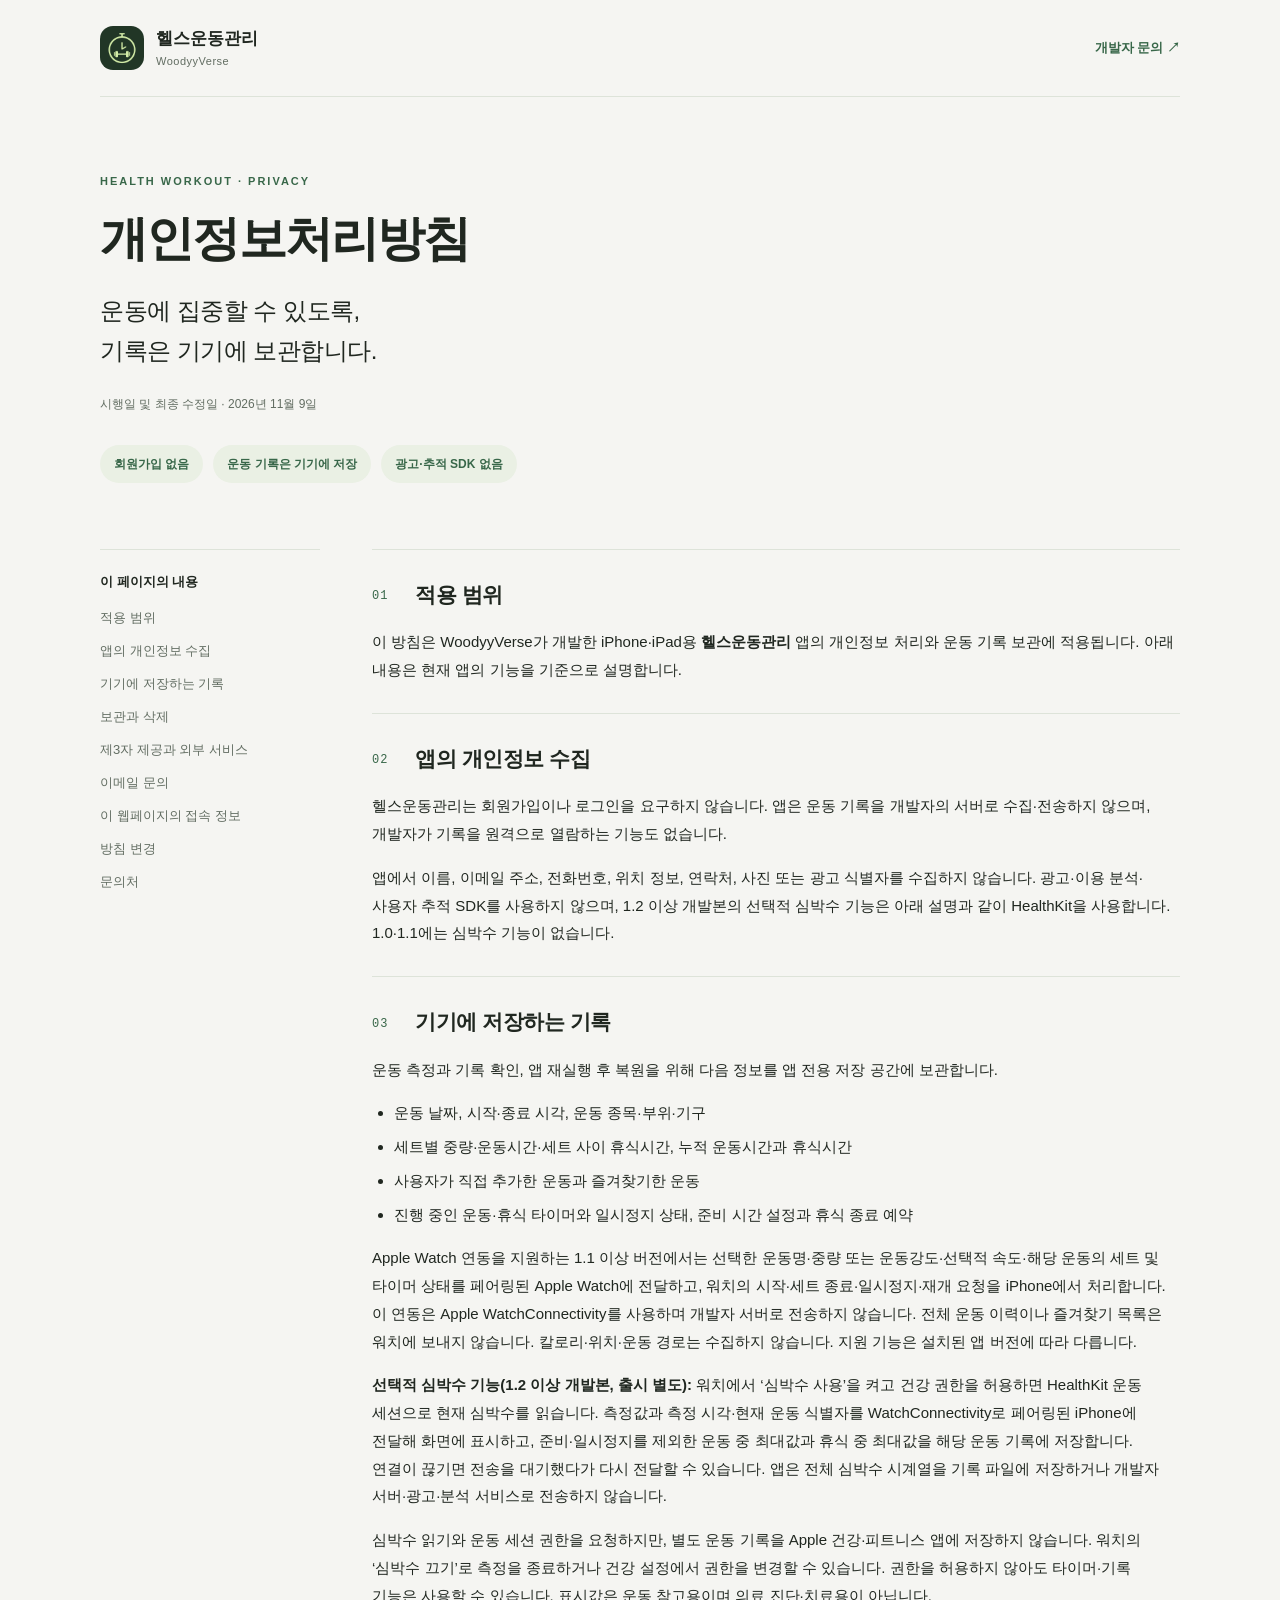
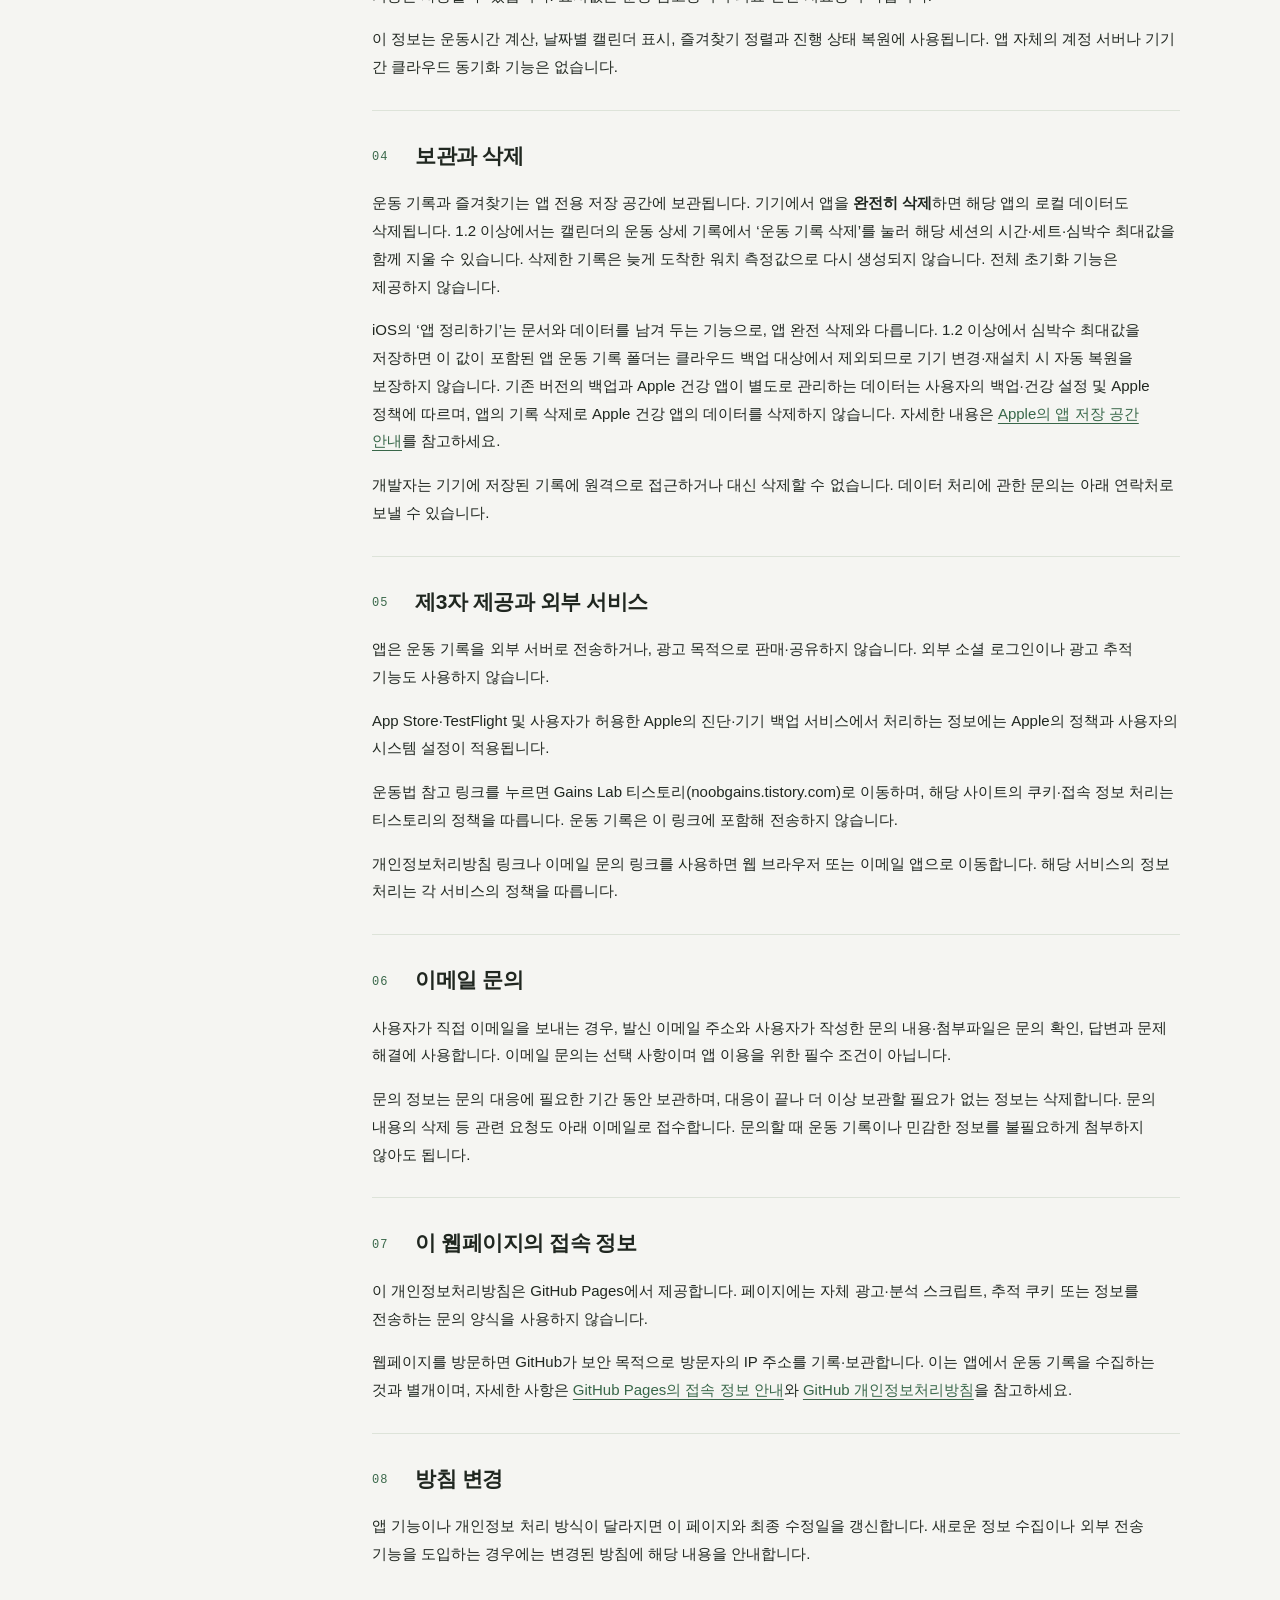
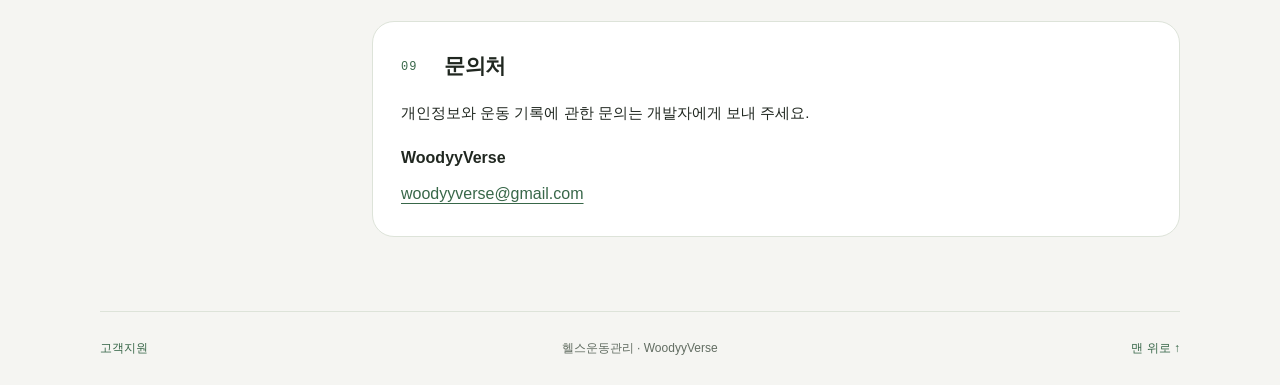
==== index.html @ a10b9df9 "Document optional 1.2 heart rate, deletion, and backup handling" ====
<!doctype html>
<html lang="ko">
<head>
  <meta charset="utf-8">
  <meta name="viewport" content="width=device-width, initial-scale=1">
  <meta name="description" content="WoodyyVerse가 개발한 헬스운동관리 앱의 개인정보처리방침입니다. 기기 내 운동 기록 저장, 데이터 삭제와 문의 방법을 안내합니다.">
  <meta name="color-scheme" content="light dark">
  <title>개인정보처리방침 · 헬스운동관리</title>
  <link rel="canonical" href="https://mrwoodypark.github.io/health-workout-privacy/">
  <link rel="icon" href="assets/icon.png">
  <link rel="stylesheet" href="styles.css">
</head>
<body>
  <a class="skip" href="#main">본문으로 이동</a>
  <header class="site-header">
    <a class="brand" href="./"><img src="assets/icon.png" width="44" height="44" alt=""><span>헬스운동관리<small>WoodyyVerse</small></span></a>
    <a class="contact-link" href="mailto:woodyyverse@gmail.com">개발자 문의 <span aria-hidden="true">↗</span></a>
  </header>

  <main id="main">
    <section class="intro" aria-labelledby="title">
      <p class="eyebrow">HEALTH WORKOUT · PRIVACY</p>
      <h1 id="title">개인정보처리방침</h1>
      <p class="lead">운동에 집중할 수 있도록,<br>기록은 기기에 보관합니다.</p>
      <p class="date">시행일 및 최종 수정일 · <time datetime="2026-11-09">2026년 11월 9일</time></p>
      <div class="summary" aria-label="핵심 안내">
        <span>회원가입 없음</span><span>운동 기록은 기기에 저장</span><span>광고·추적 SDK 없음</span>
      </div>
    </section>

    <div class="policy-layout">
      <nav class="contents" aria-label="개인정보처리방침 목차">
        <p>이 페이지의 내용</p>
        <ol>
          <li><a href="#scope">적용 범위</a></li>
          <li><a href="#collection">앱의 개인정보 수집</a></li>
          <li><a href="#local-data">기기에 저장하는 기록</a></li>
          <li><a href="#deletion">보관과 삭제</a></li>
          <li><a href="#sharing">제3자 제공과 외부 서비스</a></li>
          <li><a href="#email">이메일 문의</a></li>
          <li><a href="#website">이 웹페이지의 접속 정보</a></li>
          <li><a href="#changes">방침 변경</a></li>
          <li><a href="#contact">문의처</a></li>
        </ol>
      </nav>

      <article class="policy">
        <section id="scope">
          <h2><span>01</span> 적용 범위</h2>
          <p>이 방침은 WoodyyVerse가 개발한 iPhone·iPad용 <strong>헬스운동관리</strong> 앱의 개인정보 처리와 운동 기록 보관에 적용됩니다. 아래 내용은 현재 앱의 기능을 기준으로 설명합니다.</p>
        </section>

        <section id="collection">
          <h2><span>02</span> 앱의 개인정보 수집</h2>
          <p>헬스운동관리는 회원가입이나 로그인을 요구하지 않습니다. 앱은 운동 기록을 개발자의 서버로 수집·전송하지 않으며, 개발자가 기록을 원격으로 열람하는 기능도 없습니다.</p>
          <p>앱에서 이름, 이메일 주소, 전화번호, 위치 정보, 연락처, 사진 또는 광고 식별자를 수집하지 않습니다. 광고·이용 분석·사용자 추적 SDK를 사용하지 않으며, 1.2 이상 개발본의 선택적 심박수 기능은 아래 설명과 같이 HealthKit을 사용합니다. 1.0·1.1에는 심박수 기능이 없습니다.</p>
        </section>

        <section id="local-data">
          <h2><span>03</span> 기기에 저장하는 기록</h2>
          <p>운동 측정과 기록 확인, 앱 재실행 후 복원을 위해 다음 정보를 앱 전용 저장 공간에 보관합니다.</p>
          <ul>
            <li>운동 날짜, 시작·종료 시각, 운동 종목·부위·기구</li>
            <li>세트별 중량·운동시간·세트 사이 휴식시간, 누적 운동시간과 휴식시간</li>
            <li>사용자가 직접 추가한 운동과 즐겨찾기한 운동</li>
            <li>진행 중인 운동·휴식 타이머와 일시정지 상태, 준비 시간 설정과 휴식 종료 예약</li>
          </ul>
          <p>Apple Watch 연동을 지원하는 1.1 이상 버전에서는 선택한 운동명·중량 또는 운동강도·선택적 속도·해당 운동의 세트 및 타이머 상태를 페어링된 Apple Watch에 전달하고, 워치의 시작·세트 종료·일시정지·재개 요청을 iPhone에서 처리합니다. 이 연동은 Apple WatchConnectivity를 사용하며 개발자 서버로 전송하지 않습니다. 전체 운동 이력이나 즐겨찾기 목록은 워치에 보내지 않습니다. 칼로리·위치·운동 경로는 수집하지 않습니다. 지원 기능은 설치된 앱 버전에 따라 다릅니다.</p>
          <p><strong>선택적 심박수 기능(1.2 이상 개발본, 출시 별도):</strong> 워치에서 ‘심박수 사용’을 켜고 건강 권한을 허용하면 HealthKit 운동 세션으로 현재 심박수를 읽습니다. 측정값과 측정 시각·현재 운동 식별자를 WatchConnectivity로 페어링된 iPhone에 전달해 화면에 표시하고, 준비·일시정지를 제외한 운동 중 최대값과 휴식 중 최대값을 해당 운동 기록에 저장합니다. 연결이 끊기면 전송을 대기했다가 다시 전달할 수 있습니다. 앱은 전체 심박수 시계열을 기록 파일에 저장하거나 개발자 서버·광고·분석 서비스로 전송하지 않습니다.</p>
          <p>심박수 읽기와 운동 세션 권한을 요청하지만, 별도 운동 기록을 Apple 건강·피트니스 앱에 저장하지 않습니다. 워치의 ‘심박수 끄기’로 측정을 종료하거나 건강 설정에서 권한을 변경할 수 있습니다. 권한을 허용하지 않아도 타이머·기록 기능은 사용할 수 있습니다. 표시값은 운동 참고용이며 의료 진단·치료용이 아닙니다.</p>
          <p>이 정보는 운동시간 계산, 날짜별 캘린더 표시, 즐겨찾기 정렬과 진행 상태 복원에 사용됩니다. 앱 자체의 계정 서버나 기기 간 클라우드 동기화 기능은 없습니다.</p>
        </section>

        <section id="deletion">
          <h2><span>04</span> 보관과 삭제</h2>
          <p>운동 기록과 즐겨찾기는 앱 전용 저장 공간에 보관됩니다. 기기에서 앱을 <strong>완전히 삭제</strong>하면 해당 앱의 로컬 데이터도 삭제됩니다. 1.2 이상에서는 캘린더의 운동 상세 기록에서 ‘운동 기록 삭제’를 눌러 해당 세션의 시간·세트·심박수 최대값을 함께 지울 수 있습니다. 삭제한 기록은 늦게 도착한 워치 측정값으로 다시 생성되지 않습니다. 전체 초기화 기능은 제공하지 않습니다.</p>
          <p>iOS의 ‘앱 정리하기’는 문서와 데이터를 남겨 두는 기능으로, 앱 완전 삭제와 다릅니다. 1.2 이상에서 심박수 최대값을 저장하면 이 값이 포함된 앱 운동 기록 폴더는 클라우드 백업 대상에서 제외되므로 기기 변경·재설치 시 자동 복원을 보장하지 않습니다. 기존 버전의 백업과 Apple 건강 앱이 별도로 관리하는 데이터는 사용자의 백업·건강 설정 및 Apple 정책에 따르며, 앱의 기록 삭제로 Apple 건강 앱의 데이터를 삭제하지 않습니다. 자세한 내용은 <a href="https://support.apple.com/108429">Apple의 앱 저장 공간 안내</a>를 참고하세요.</p>
          <p>개발자는 기기에 저장된 기록에 원격으로 접근하거나 대신 삭제할 수 없습니다. 데이터 처리에 관한 문의는 아래 연락처로 보낼 수 있습니다.</p>
        </section>

        <section id="sharing">
          <h2><span>05</span> 제3자 제공과 외부 서비스</h2>
          <p>앱은 운동 기록을 외부 서버로 전송하거나, 광고 목적으로 판매·공유하지 않습니다. 외부 소셜 로그인이나 광고 추적 기능도 사용하지 않습니다.</p>
          <p>App Store·TestFlight 및 사용자가 허용한 Apple의 진단·기기 백업 서비스에서 처리하는 정보에는 Apple의 정책과 사용자의 시스템 설정이 적용됩니다.</p>
          <p>운동법 참고 링크를 누르면 Gains Lab 티스토리(noobgains.tistory.com)로 이동하며, 해당 사이트의 쿠키·접속 정보 처리는 티스토리의 정책을 따릅니다. 운동 기록은 이 링크에 포함해 전송하지 않습니다.</p><p>개인정보처리방침 링크나 이메일 문의 링크를 사용하면 웹 브라우저 또는 이메일 앱으로 이동합니다. 해당 서비스의 정보 처리는 각 서비스의 정책을 따릅니다.</p>
        </section>

        <section id="email">
          <h2><span>06</span> 이메일 문의</h2>
          <p>사용자가 직접 이메일을 보내는 경우, 발신 이메일 주소와 사용자가 작성한 문의 내용·첨부파일은 문의 확인, 답변과 문제 해결에 사용합니다. 이메일 문의는 선택 사항이며 앱 이용을 위한 필수 조건이 아닙니다.</p>
          <p>문의 정보는 문의 대응에 필요한 기간 동안 보관하며, 대응이 끝나 더 이상 보관할 필요가 없는 정보는 삭제합니다. 문의 내용의 삭제 등 관련 요청도 아래 이메일로 접수합니다. 문의할 때 운동 기록이나 민감한 정보를 불필요하게 첨부하지 않아도 됩니다.</p>
        </section>

        <section id="website">
          <h2><span>07</span> 이 웹페이지의 접속 정보</h2>
          <p>이 개인정보처리방침은 GitHub Pages에서 제공합니다. 페이지에는 자체 광고·분석 스크립트, 추적 쿠키 또는 정보를 전송하는 문의 양식을 사용하지 않습니다.</p>
          <p>웹페이지를 방문하면 GitHub가 보안 목적으로 방문자의 IP 주소를 기록·보관합니다. 이는 앱에서 운동 기록을 수집하는 것과 별개이며, 자세한 사항은 <a href="https://docs.github.com/en/pages/getting-started-with-github-pages/what-is-github-pages#data-collection">GitHub Pages의 접속 정보 안내</a>와 <a href="https://docs.github.com/en/site-policy/privacy-policies/github-general-privacy-statement">GitHub 개인정보처리방침</a>을 참고하세요.</p>
        </section>

        <section id="changes">
          <h2><span>08</span> 방침 변경</h2>
          <p>앱 기능이나 개인정보 처리 방식이 달라지면 이 페이지와 최종 수정일을 갱신합니다. 새로운 정보 수집이나 외부 전송 기능을 도입하는 경우에는 변경된 방침에 해당 내용을 안내합니다.</p>
        </section>

        <section id="contact" class="contact-card">
          <h2><span>09</span> 문의처</h2>
          <p>개인정보와 운동 기록에 관한 문의는 개발자에게 보내 주세요.</p>
          <address><strong>WoodyyVerse</strong><br><a href="mailto:woodyyverse@gmail.com">woodyyverse@gmail.com</a></address>
        </section>
      </article>
    </div>
  </main>

  <footer><a href="support.html">고객지원</a><span>헬스운동관리 · WoodyyVerse</span><a href="#title">맨 위로 ↑</a></footer>
</body>
</html>
---- styles.css ----
:root {
  color-scheme: light;
  --background: #f5f5f2;
  --surface: #ffffff;
  --ink: #202720;
  --muted: #626d62;
  --accent: #386749;
  --pale: #eaf0e4;
  --line: #dde3d9;
  font-family: -apple-system, BlinkMacSystemFont, "Apple SD Gothic Neo", "Noto Sans KR", sans-serif;
}
* { box-sizing: border-box; }
html { scroll-padding-top: 28px; }
body { margin: 0; background: var(--background); color: var(--ink); line-height: 1.85; word-break: keep-all; overflow-wrap: anywhere; }
a { color: var(--accent); text-underline-offset: 4px; }
a:hover { text-decoration-thickness: 2px; }
a:focus-visible { outline: 3px solid var(--accent); outline-offset: 5px; border-radius: 3px; }
.skip { position: absolute; top: -100px; left: 20px; z-index: 2; padding: 10px 18px; background: var(--surface); }
.skip:focus { top: 10px; }
.site-header, main, footer { width: min(1080px, calc(100% - 48px)); margin-inline: auto; }
.site-header { display: flex; align-items: center; justify-content: space-between; gap: 20px; padding-block: 26px; border-bottom: 1px solid var(--line); }
.brand { display: inline-flex; align-items: center; gap: 12px; color: var(--ink); font-size: 17px; font-weight: 750; line-height: 1.4; text-decoration: none; }
.brand img { border-radius: 13px; }
.brand small { display: block; font-size: 11px; font-weight: 500; color: var(--muted); margin-top: 3px; letter-spacing: .5px; }
.contact-link { font-size: 13px; font-weight: 600; text-decoration: none; }
.intro { padding-block: 74px 46px; }
.eyebrow { font-size: 11px; font-weight: 750; letter-spacing: 2px; color: var(--accent); margin: 0 0 18px; }
h1 { font-size: clamp(29px, 5vw, 48px); line-height: 1.25; letter-spacing: -1.8px; margin: 0 0 22px; }
.lead { font-size: clamp(18px, 3vw, 24px); font-weight: 500; line-height: 1.65; letter-spacing: -.5px; margin: 0 0 22px; }
.date { font-size: 12px; color: var(--muted); margin: 0; }
.summary { display: flex; flex-wrap: wrap; gap: 10px; margin-top: 30px; }
.summary span { padding: 8px 14px; border-radius: 99px; background: var(--pale); color: var(--accent); font-size: 12px; font-weight: 650; }
.policy-layout { display: grid; grid-template-columns: 220px minmax(0, 1fr); gap: 52px; padding-block: 20px 74px; }
.contents { align-self: start; position: sticky; top: 28px; border-top: 1px solid var(--line); padding-top: 20px; font-size: 13px; }
.contents p { margin: 0 0 12px; font-weight: 700; }
.contents ol { list-style: none; margin: 0; padding: 0; }
.contents li + li { margin-top: 9px; }
.contents a { color: var(--muted); text-decoration: none; }
.contents a:hover { color: var(--accent); text-decoration: underline; }
.policy section { padding: 29px 0; border-top: 1px solid var(--line); scroll-margin-top: 20px; }
.policy h2 { font-size: 21px; line-height: 1.5; letter-spacing: -.5px; margin: 0 0 18px; }
.policy h2 span { display: inline-block; min-width: 30px; margin-right: 8px; color: var(--accent); font: 12px ui-monospace, SFMono-Regular, Menlo, monospace; letter-spacing: 1px; vertical-align: middle; }
.policy p, .policy ul { margin: 0 0 16px; font-size: 15px; }
.policy p:last-child { margin-bottom: 0; }
.policy ul { padding-left: 22px; }
.policy li + li { margin-top: 6px; }
.policy .contact-card { margin-top: 24px; padding: 28px; border: 1px solid var(--line); border-radius: 22px; background: var(--surface); }
address { font-style: normal; font-size: 16px; }
address a { display: inline-block; margin-top: 6px; }
footer { display: flex; justify-content: space-between; gap: 20px; padding-block: 25px; border-top: 1px solid var(--line); color: var(--muted); font-size: 12px; }
footer a { text-decoration: none; }
@media (max-width: 720px) {
  .site-header, main, footer { width: calc(100% - 36px); }
  .site-header { padding-block: 20px; }
  .intro { padding-block: 44px 32px; }
  .policy-layout { grid-template-columns: minmax(0, 1fr); gap: 28px; padding-bottom: 42px; }
  .contents { position: static; }
  .contents ol { display: grid; grid-template-columns: 1fr 1fr; column-gap: 18px; row-gap: 8px; }
  .contents li + li { margin-top: 0; }
  .policy h2 { font-size: 20px; }
  .policy .contact-card { padding: 22px; }
}
@media (prefers-color-scheme: dark) {
  :root { color-scheme: dark; --background: #141615; --surface: #202321; --ink: #f3f5ec; --muted: #a5aea4; --accent: #b8e678; --pale: #2d3b27; --line: #333a32; }
}
@media print {
  .contents, .contact-link, .skip, footer a { display: none; }
  .policy-layout { display: block; }
  .intro { padding-block: 22px; }
  :root { --background: #fff; --surface: #fff; --ink: #000; --muted: #333; --accent: #234d30; --line: #ddd; }
}
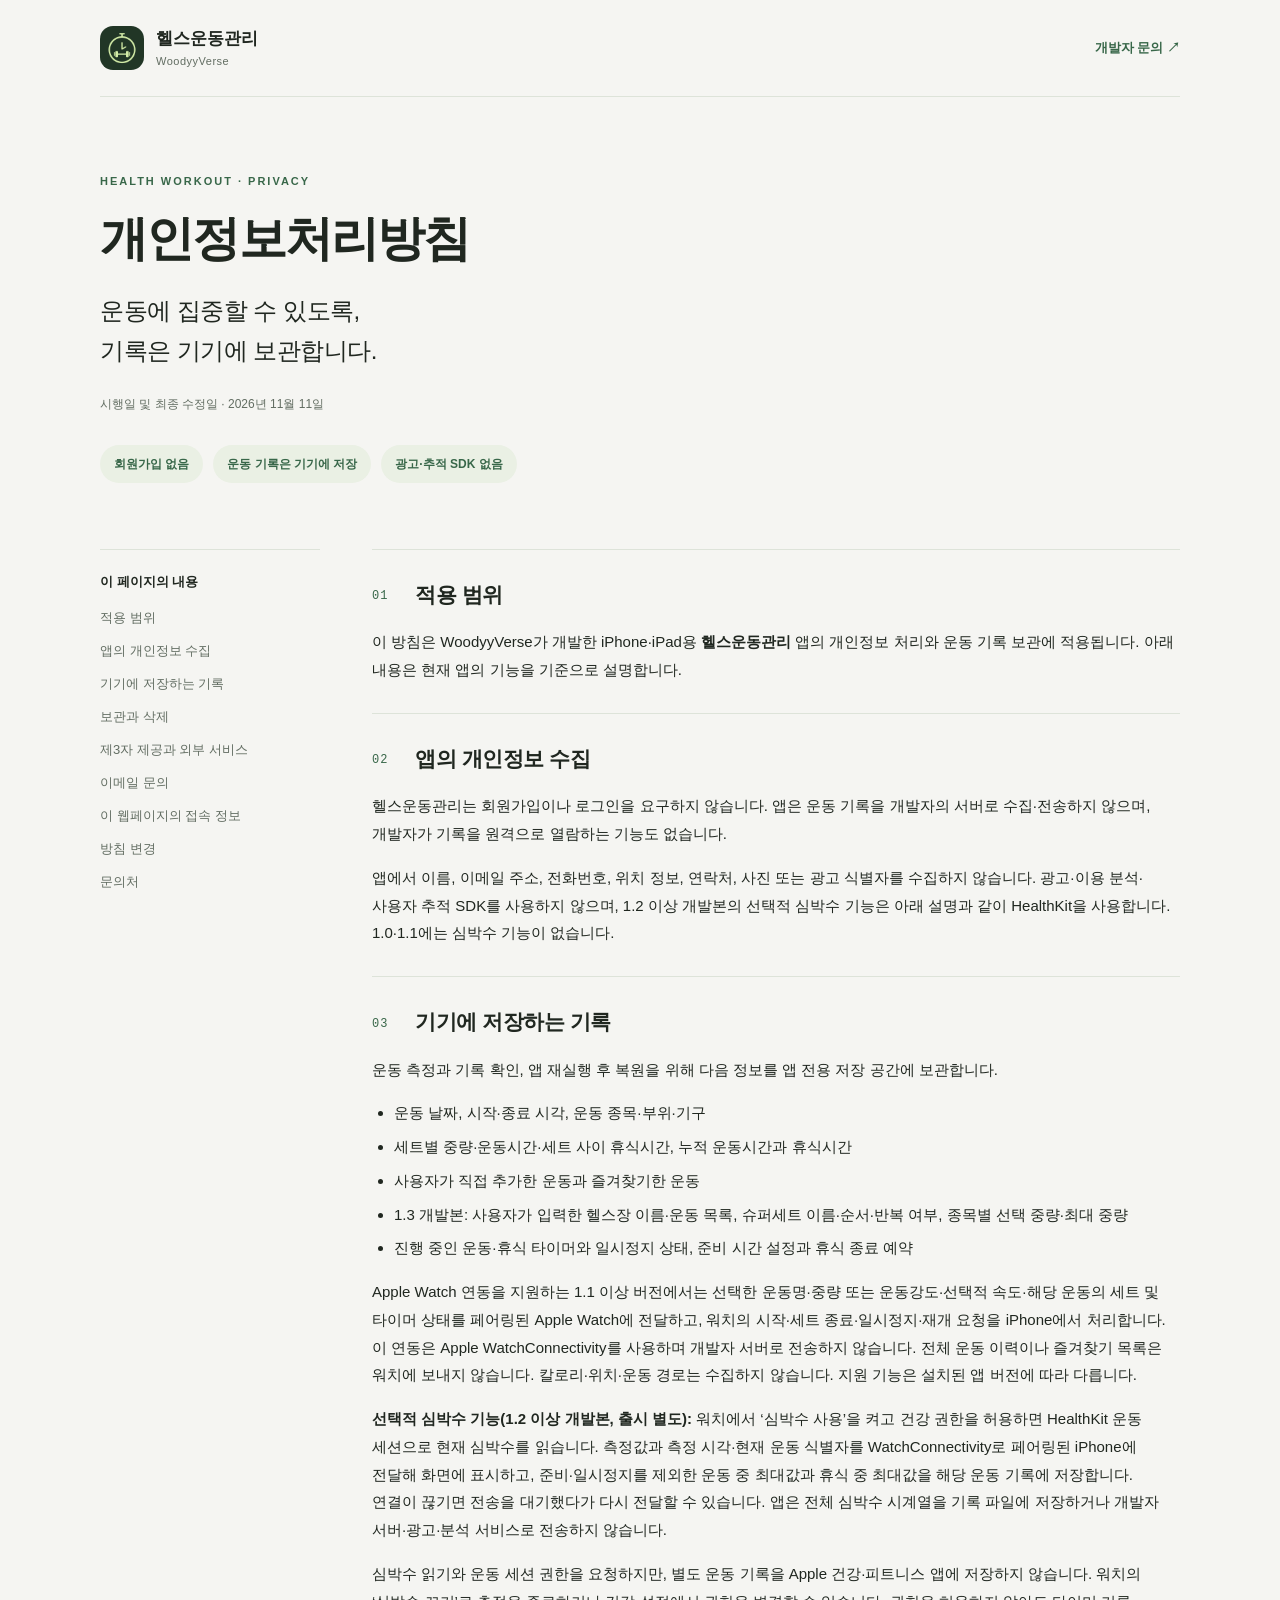
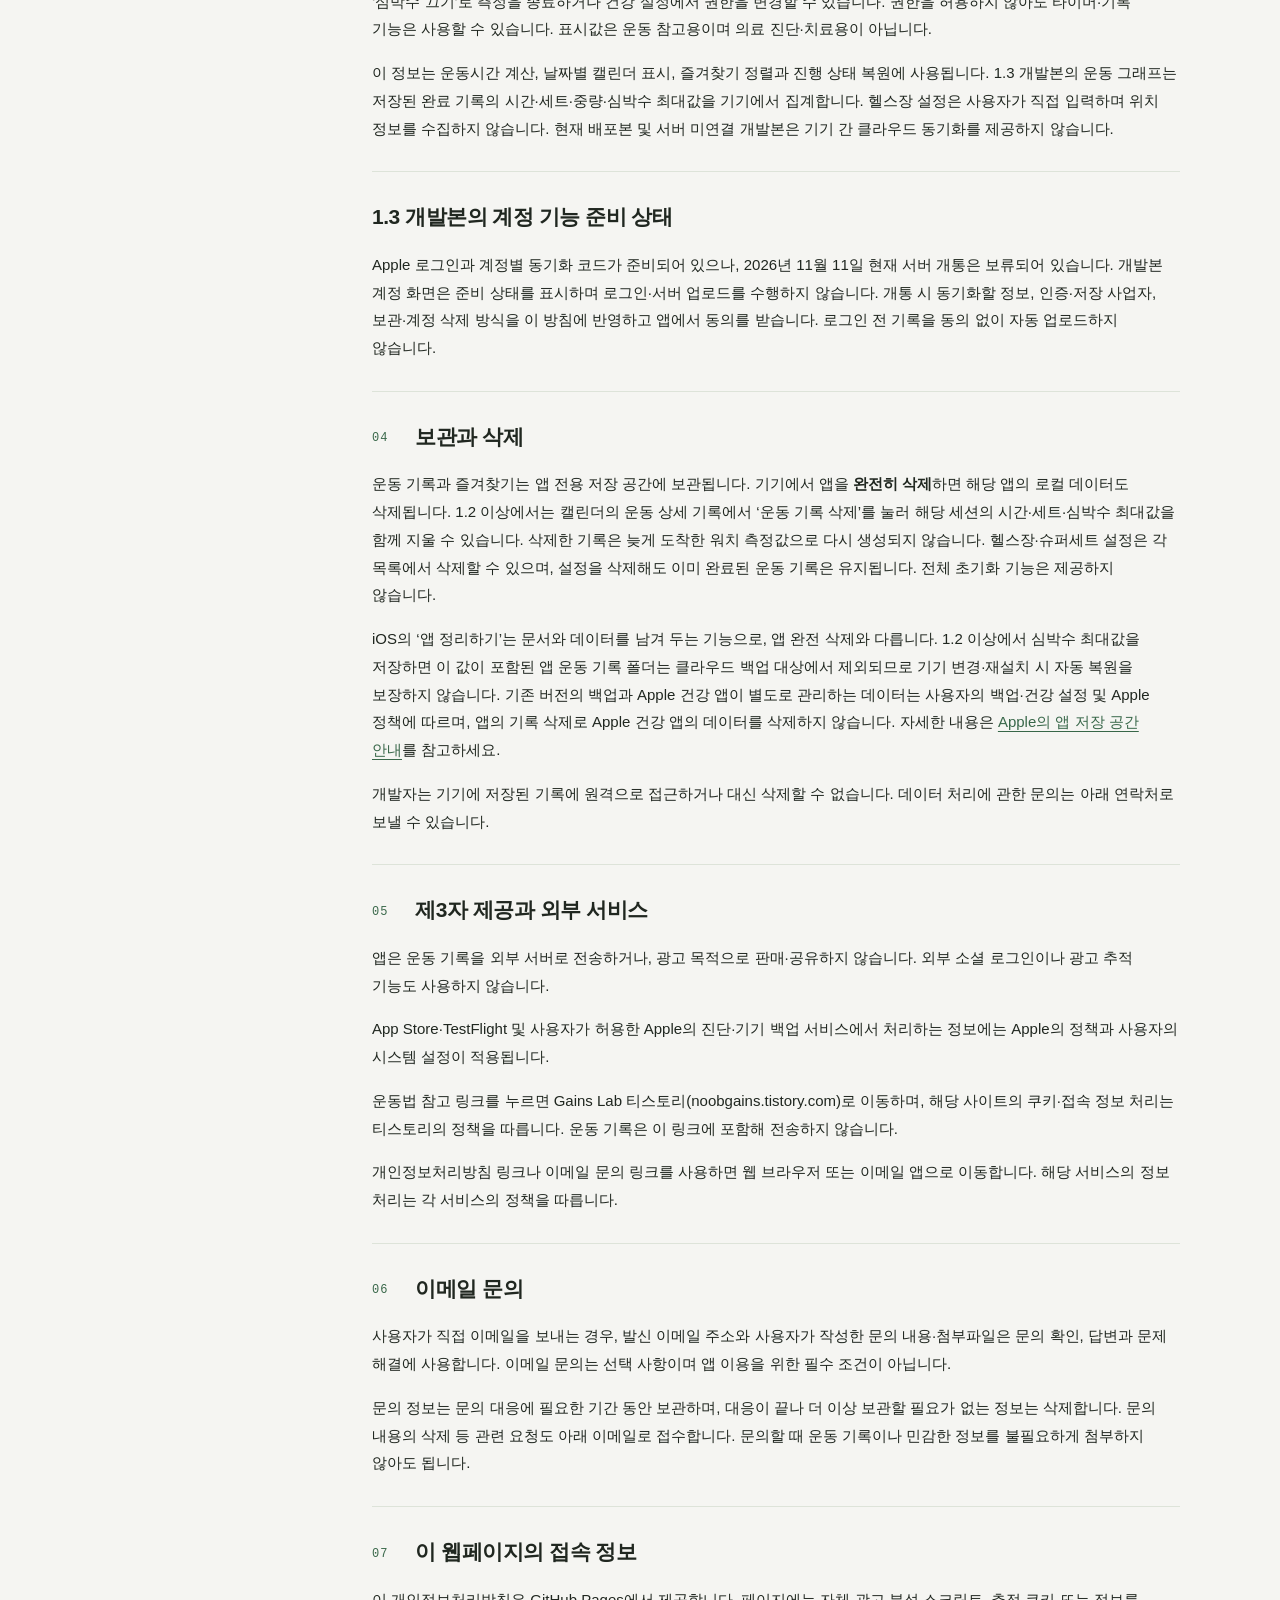
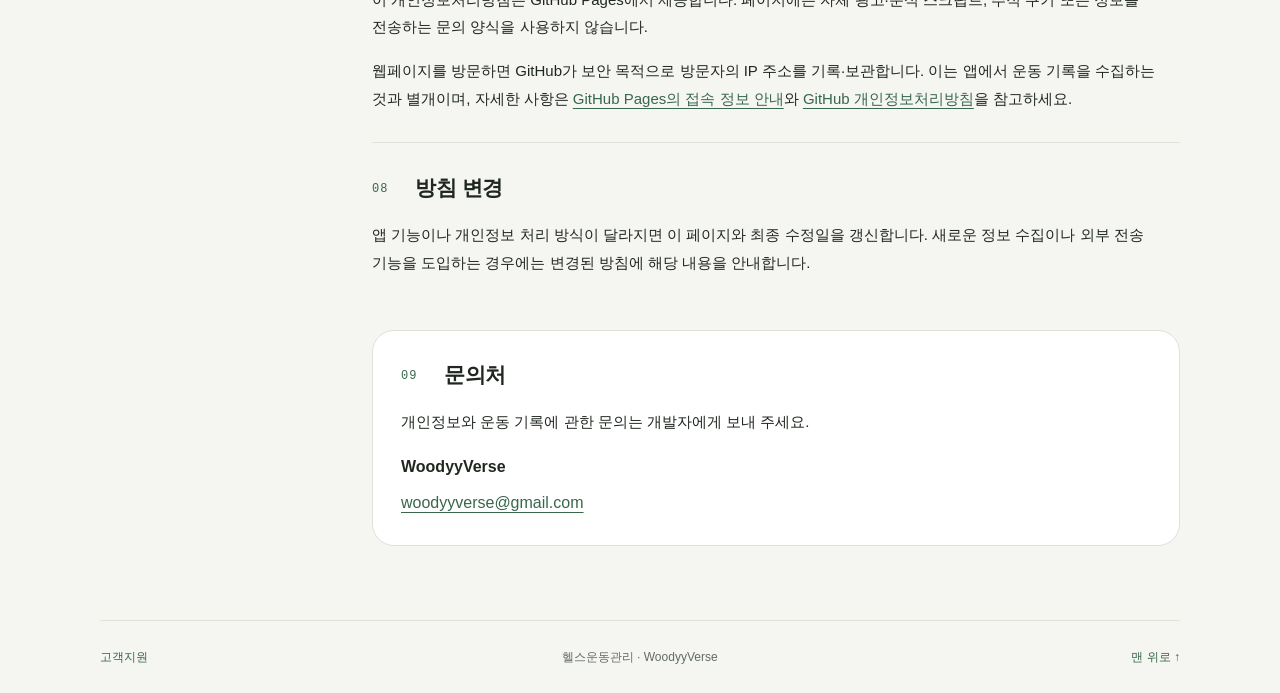
==== commit 6f70a423: "Document local workout graphs, saved plans and pending account service" ====
--- a/index.html
+++ b/index.html
@@ -22,7 +22,7 @@
       <p class="eyebrow">HEALTH WORKOUT · PRIVACY</p>
       <h1 id="title">개인정보처리방침</h1>
       <p class="lead">운동에 집중할 수 있도록,<br>기록은 기기에 보관합니다.</p>
-      <p class="date">시행일 및 최종 수정일 · <time datetime="2026-11-09">2026년 11월 9일</time></p>
+      <p class="date">시행일 및 최종 수정일 · <time datetime="2026-11-11">2026년 11월 11일</time></p>
       <div class="summary" aria-label="핵심 안내">
         <span>회원가입 없음</span><span>운동 기록은 기기에 저장</span><span>광고·추적 SDK 없음</span>
       </div>
@@ -63,17 +63,23 @@
             <li>운동 날짜, 시작·종료 시각, 운동 종목·부위·기구</li>
             <li>세트별 중량·운동시간·세트 사이 휴식시간, 누적 운동시간과 휴식시간</li>
             <li>사용자가 직접 추가한 운동과 즐겨찾기한 운동</li>
+            <li>1.3 개발본: 사용자가 입력한 헬스장 이름·운동 목록, 슈퍼세트 이름·순서·반복 여부, 종목별 선택 중량·최대 중량</li>
             <li>진행 중인 운동·휴식 타이머와 일시정지 상태, 준비 시간 설정과 휴식 종료 예약</li>
           </ul>
           <p>Apple Watch 연동을 지원하는 1.1 이상 버전에서는 선택한 운동명·중량 또는 운동강도·선택적 속도·해당 운동의 세트 및 타이머 상태를 페어링된 Apple Watch에 전달하고, 워치의 시작·세트 종료·일시정지·재개 요청을 iPhone에서 처리합니다. 이 연동은 Apple WatchConnectivity를 사용하며 개발자 서버로 전송하지 않습니다. 전체 운동 이력이나 즐겨찾기 목록은 워치에 보내지 않습니다. 칼로리·위치·운동 경로는 수집하지 않습니다. 지원 기능은 설치된 앱 버전에 따라 다릅니다.</p>
           <p><strong>선택적 심박수 기능(1.2 이상 개발본, 출시 별도):</strong> 워치에서 ‘심박수 사용’을 켜고 건강 권한을 허용하면 HealthKit 운동 세션으로 현재 심박수를 읽습니다. 측정값과 측정 시각·현재 운동 식별자를 WatchConnectivity로 페어링된 iPhone에 전달해 화면에 표시하고, 준비·일시정지를 제외한 운동 중 최대값과 휴식 중 최대값을 해당 운동 기록에 저장합니다. 연결이 끊기면 전송을 대기했다가 다시 전달할 수 있습니다. 앱은 전체 심박수 시계열을 기록 파일에 저장하거나 개발자 서버·광고·분석 서비스로 전송하지 않습니다.</p>
           <p>심박수 읽기와 운동 세션 권한을 요청하지만, 별도 운동 기록을 Apple 건강·피트니스 앱에 저장하지 않습니다. 워치의 ‘심박수 끄기’로 측정을 종료하거나 건강 설정에서 권한을 변경할 수 있습니다. 권한을 허용하지 않아도 타이머·기록 기능은 사용할 수 있습니다. 표시값은 운동 참고용이며 의료 진단·치료용이 아닙니다.</p>
-          <p>이 정보는 운동시간 계산, 날짜별 캘린더 표시, 즐겨찾기 정렬과 진행 상태 복원에 사용됩니다. 앱 자체의 계정 서버나 기기 간 클라우드 동기화 기능은 없습니다.</p>
+          <p>이 정보는 운동시간 계산, 날짜별 캘린더 표시, 즐겨찾기 정렬과 진행 상태 복원에 사용됩니다. 1.3 개발본의 운동 그래프는 저장된 완료 기록의 시간·세트·중량·심박수 최대값을 기기에서 집계합니다. 헬스장 설정은 사용자가 직접 입력하며 위치 정보를 수집하지 않습니다. 현재 배포본 및 서버 미연결 개발본은 기기 간 클라우드 동기화를 제공하지 않습니다.</p>
+        </section>
+
+        <section id="account-preparation">
+          <h2>1.3 개발본의 계정 기능 준비 상태</h2>
+          <p>Apple 로그인과 계정별 동기화 코드가 준비되어 있으나, 2026년 11월 11일 현재 서버 개통은 보류되어 있습니다. 개발본 계정 화면은 준비 상태를 표시하며 로그인·서버 업로드를 수행하지 않습니다. 개통 시 동기화할 정보, 인증·저장 사업자, 보관·계정 삭제 방식을 이 방침에 반영하고 앱에서 동의를 받습니다. 로그인 전 기록을 동의 없이 자동 업로드하지 않습니다.</p>
         </section>
 
         <section id="deletion">
           <h2><span>04</span> 보관과 삭제</h2>
-          <p>운동 기록과 즐겨찾기는 앱 전용 저장 공간에 보관됩니다. 기기에서 앱을 <strong>완전히 삭제</strong>하면 해당 앱의 로컬 데이터도 삭제됩니다. 1.2 이상에서는 캘린더의 운동 상세 기록에서 ‘운동 기록 삭제’를 눌러 해당 세션의 시간·세트·심박수 최대값을 함께 지울 수 있습니다. 삭제한 기록은 늦게 도착한 워치 측정값으로 다시 생성되지 않습니다. 전체 초기화 기능은 제공하지 않습니다.</p>
+          <p>운동 기록과 즐겨찾기는 앱 전용 저장 공간에 보관됩니다. 기기에서 앱을 <strong>완전히 삭제</strong>하면 해당 앱의 로컬 데이터도 삭제됩니다. 1.2 이상에서는 캘린더의 운동 상세 기록에서 ‘운동 기록 삭제’를 눌러 해당 세션의 시간·세트·심박수 최대값을 함께 지울 수 있습니다. 삭제한 기록은 늦게 도착한 워치 측정값으로 다시 생성되지 않습니다. 헬스장·슈퍼세트 설정은 각 목록에서 삭제할 수 있으며, 설정을 삭제해도 이미 완료된 운동 기록은 유지됩니다. 전체 초기화 기능은 제공하지 않습니다.</p>
           <p>iOS의 ‘앱 정리하기’는 문서와 데이터를 남겨 두는 기능으로, 앱 완전 삭제와 다릅니다. 1.2 이상에서 심박수 최대값을 저장하면 이 값이 포함된 앱 운동 기록 폴더는 클라우드 백업 대상에서 제외되므로 기기 변경·재설치 시 자동 복원을 보장하지 않습니다. 기존 버전의 백업과 Apple 건강 앱이 별도로 관리하는 데이터는 사용자의 백업·건강 설정 및 Apple 정책에 따르며, 앱의 기록 삭제로 Apple 건강 앱의 데이터를 삭제하지 않습니다. 자세한 내용은 <a href="https://support.apple.com/108429">Apple의 앱 저장 공간 안내</a>를 참고하세요.</p>
           <p>개발자는 기기에 저장된 기록에 원격으로 접근하거나 대신 삭제할 수 없습니다. 데이터 처리에 관한 문의는 아래 연락처로 보낼 수 있습니다.</p>
         </section>
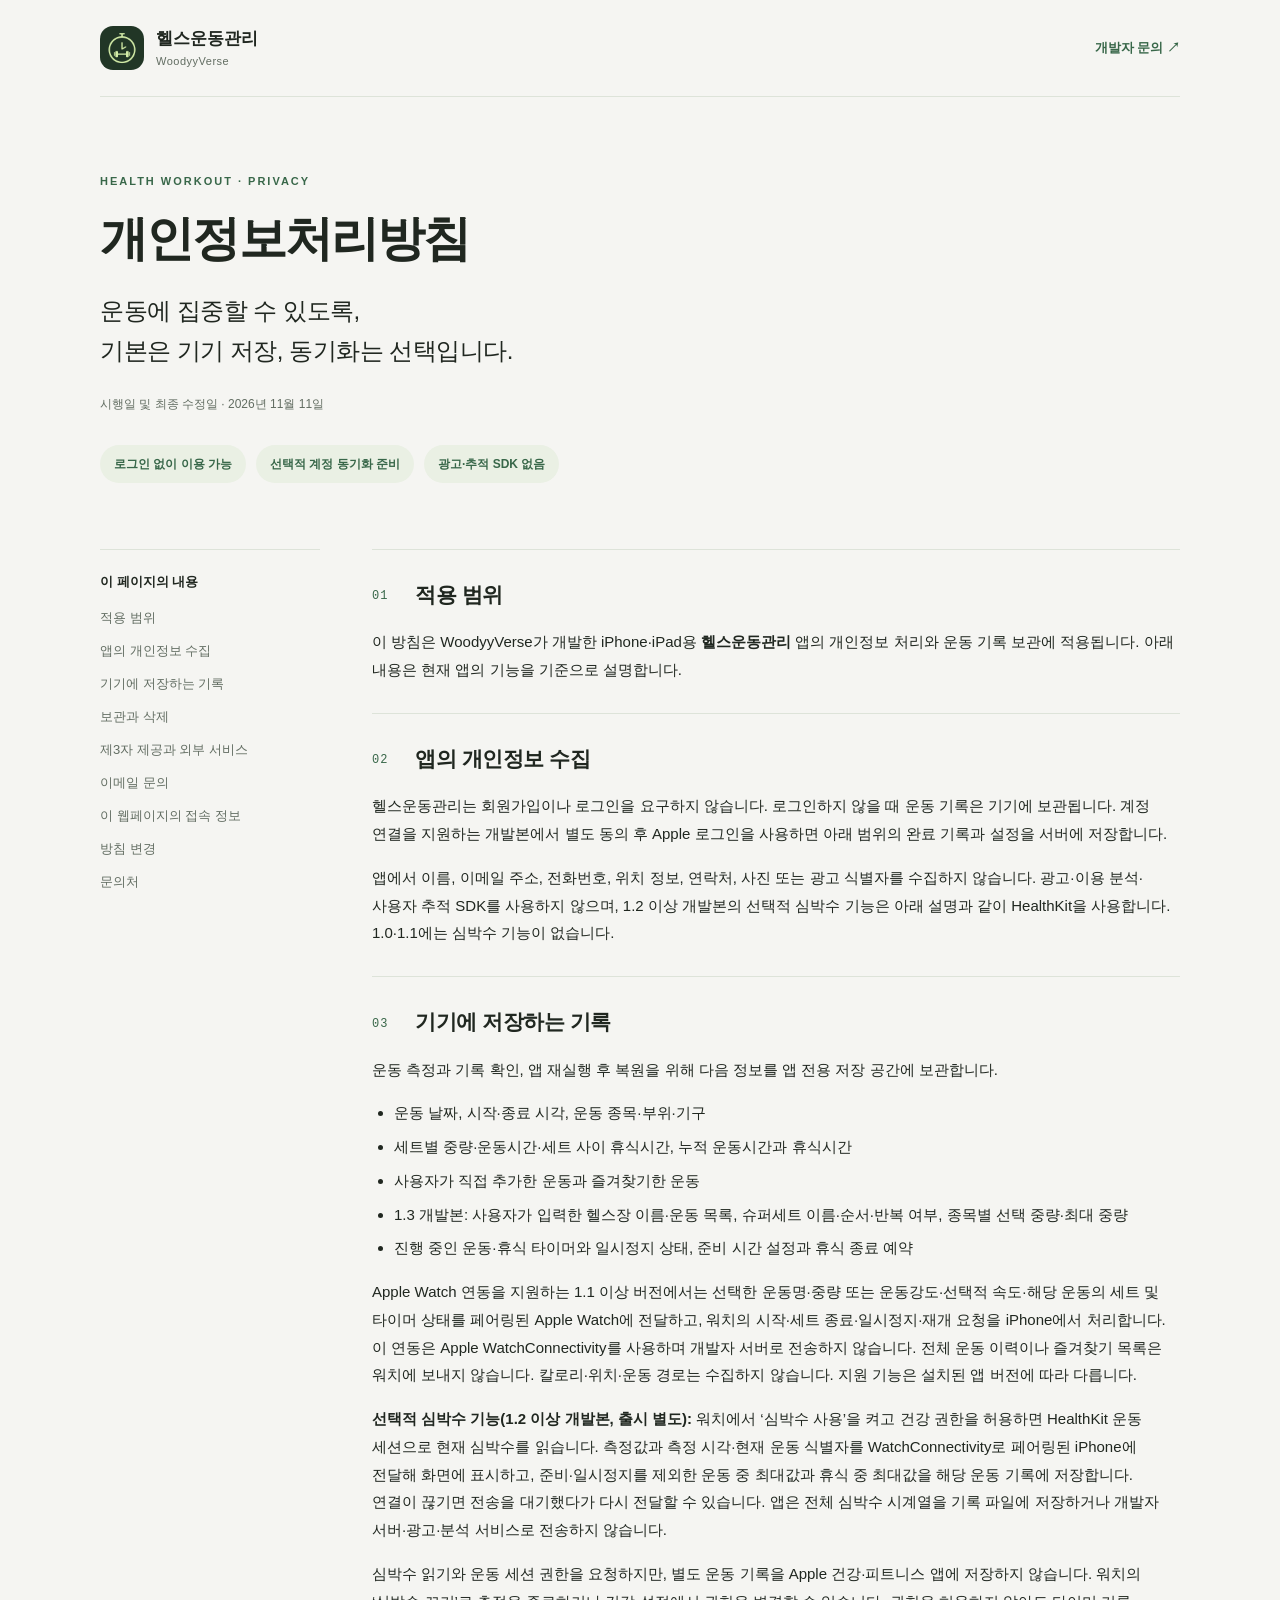
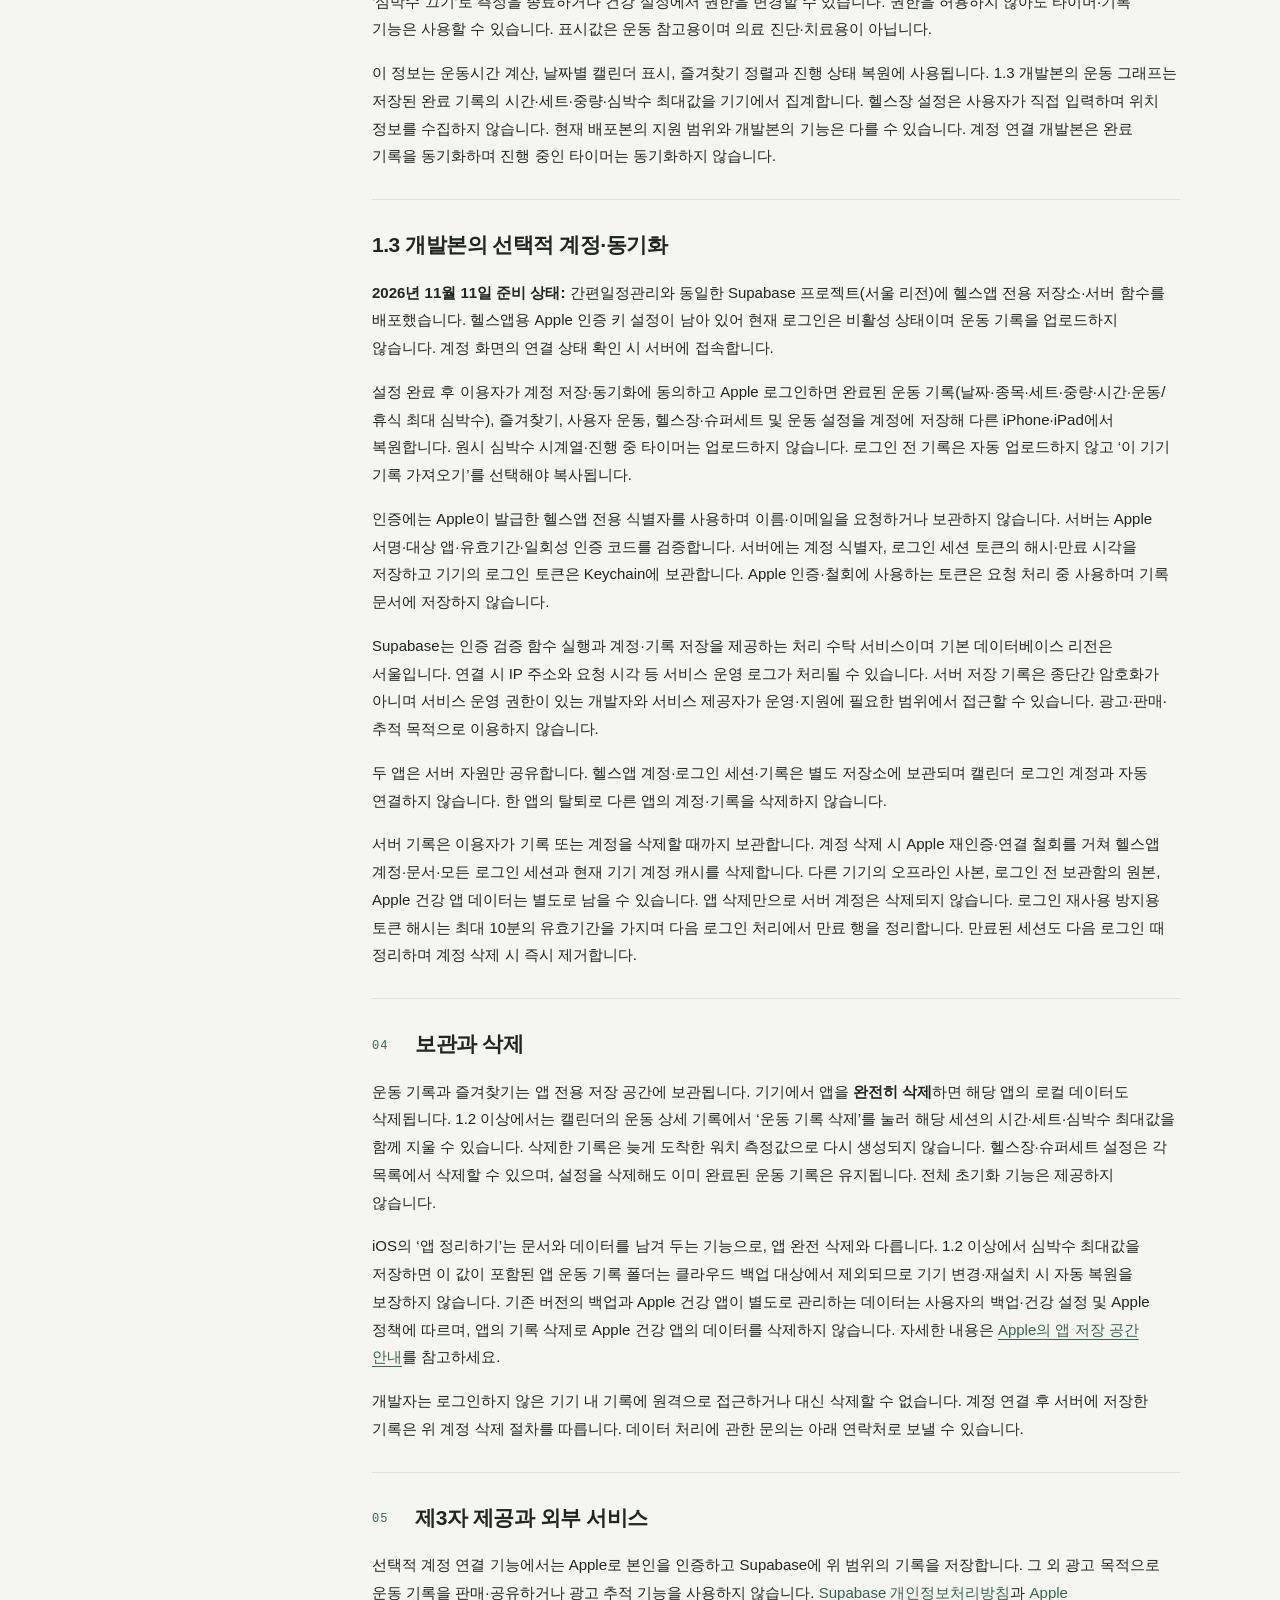
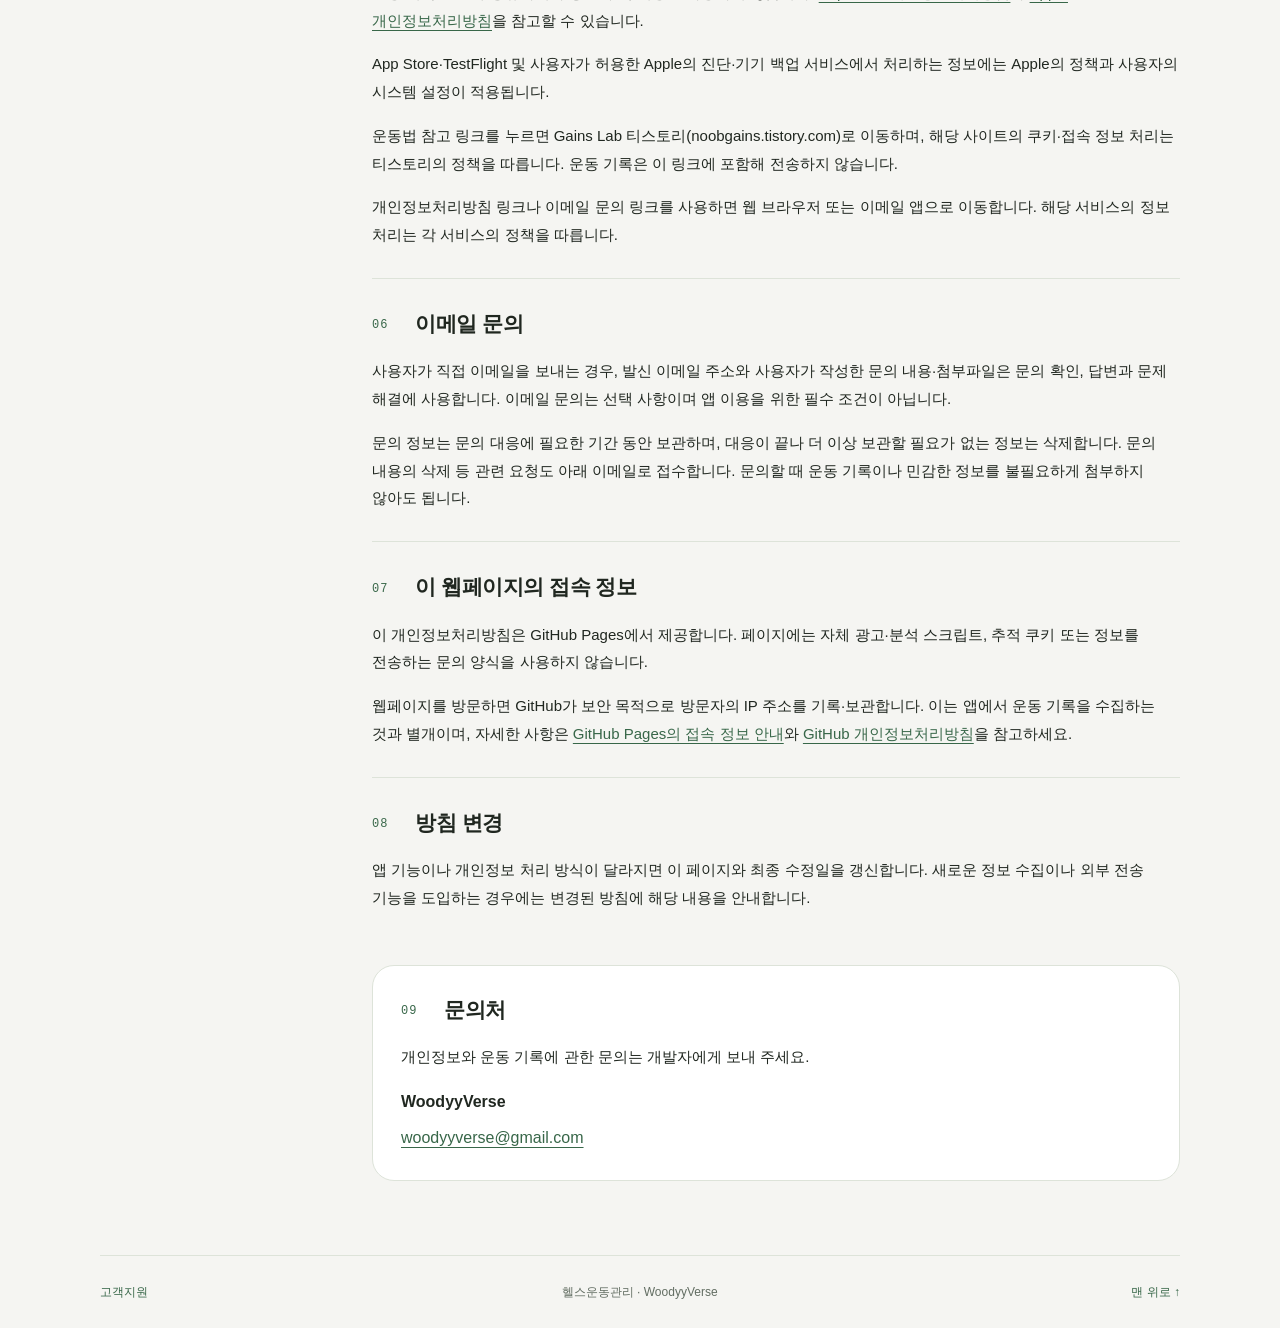
==== commit fbc62ca0: "Explain isolated shared-server accounts and pending Apple key setup" ====
--- a/index.html
+++ b/index.html
@@ -21,10 +21,10 @@
     <section class="intro" aria-labelledby="title">
       <p class="eyebrow">HEALTH WORKOUT · PRIVACY</p>
       <h1 id="title">개인정보처리방침</h1>
-      <p class="lead">운동에 집중할 수 있도록,<br>기록은 기기에 보관합니다.</p>
+      <p class="lead">운동에 집중할 수 있도록,<br>기본은 기기 저장, 동기화는 선택입니다.</p>
       <p class="date">시행일 및 최종 수정일 · <time datetime="2026-11-11">2026년 11월 11일</time></p>
       <div class="summary" aria-label="핵심 안내">
-        <span>회원가입 없음</span><span>운동 기록은 기기에 저장</span><span>광고·추적 SDK 없음</span>
+        <span>로그인 없이 이용 가능</span><span>선택적 계정 동기화 준비</span><span>광고·추적 SDK 없음</span>
       </div>
     </section>
 
@@ -52,7 +52,7 @@
 
         <section id="collection">
           <h2><span>02</span> 앱의 개인정보 수집</h2>
-          <p>헬스운동관리는 회원가입이나 로그인을 요구하지 않습니다. 앱은 운동 기록을 개발자의 서버로 수집·전송하지 않으며, 개발자가 기록을 원격으로 열람하는 기능도 없습니다.</p>
+          <p>헬스운동관리는 회원가입이나 로그인을 요구하지 않습니다. 로그인하지 않을 때 운동 기록은 기기에 보관됩니다. 계정 연결을 지원하는 개발본에서 별도 동의 후 Apple 로그인을 사용하면 아래 범위의 완료 기록과 설정을 서버에 저장합니다.</p>
           <p>앱에서 이름, 이메일 주소, 전화번호, 위치 정보, 연락처, 사진 또는 광고 식별자를 수집하지 않습니다. 광고·이용 분석·사용자 추적 SDK를 사용하지 않으며, 1.2 이상 개발본의 선택적 심박수 기능은 아래 설명과 같이 HealthKit을 사용합니다. 1.0·1.1에는 심박수 기능이 없습니다.</p>
         </section>
 
@@ -69,24 +69,29 @@
           <p>Apple Watch 연동을 지원하는 1.1 이상 버전에서는 선택한 운동명·중량 또는 운동강도·선택적 속도·해당 운동의 세트 및 타이머 상태를 페어링된 Apple Watch에 전달하고, 워치의 시작·세트 종료·일시정지·재개 요청을 iPhone에서 처리합니다. 이 연동은 Apple WatchConnectivity를 사용하며 개발자 서버로 전송하지 않습니다. 전체 운동 이력이나 즐겨찾기 목록은 워치에 보내지 않습니다. 칼로리·위치·운동 경로는 수집하지 않습니다. 지원 기능은 설치된 앱 버전에 따라 다릅니다.</p>
           <p><strong>선택적 심박수 기능(1.2 이상 개발본, 출시 별도):</strong> 워치에서 ‘심박수 사용’을 켜고 건강 권한을 허용하면 HealthKit 운동 세션으로 현재 심박수를 읽습니다. 측정값과 측정 시각·현재 운동 식별자를 WatchConnectivity로 페어링된 iPhone에 전달해 화면에 표시하고, 준비·일시정지를 제외한 운동 중 최대값과 휴식 중 최대값을 해당 운동 기록에 저장합니다. 연결이 끊기면 전송을 대기했다가 다시 전달할 수 있습니다. 앱은 전체 심박수 시계열을 기록 파일에 저장하거나 개발자 서버·광고·분석 서비스로 전송하지 않습니다.</p>
           <p>심박수 읽기와 운동 세션 권한을 요청하지만, 별도 운동 기록을 Apple 건강·피트니스 앱에 저장하지 않습니다. 워치의 ‘심박수 끄기’로 측정을 종료하거나 건강 설정에서 권한을 변경할 수 있습니다. 권한을 허용하지 않아도 타이머·기록 기능은 사용할 수 있습니다. 표시값은 운동 참고용이며 의료 진단·치료용이 아닙니다.</p>
-          <p>이 정보는 운동시간 계산, 날짜별 캘린더 표시, 즐겨찾기 정렬과 진행 상태 복원에 사용됩니다. 1.3 개발본의 운동 그래프는 저장된 완료 기록의 시간·세트·중량·심박수 최대값을 기기에서 집계합니다. 헬스장 설정은 사용자가 직접 입력하며 위치 정보를 수집하지 않습니다. 현재 배포본 및 서버 미연결 개발본은 기기 간 클라우드 동기화를 제공하지 않습니다.</p>
+          <p>이 정보는 운동시간 계산, 날짜별 캘린더 표시, 즐겨찾기 정렬과 진행 상태 복원에 사용됩니다. 1.3 개발본의 운동 그래프는 저장된 완료 기록의 시간·세트·중량·심박수 최대값을 기기에서 집계합니다. 헬스장 설정은 사용자가 직접 입력하며 위치 정보를 수집하지 않습니다. 현재 배포본의 지원 범위와 개발본의 기능은 다를 수 있습니다. 계정 연결 개발본은 완료 기록을 동기화하며 진행 중인 타이머는 동기화하지 않습니다.</p>
         </section>
 
         <section id="account-preparation">
-          <h2>1.3 개발본의 계정 기능 준비 상태</h2>
-          <p>Apple 로그인과 계정별 동기화 코드가 준비되어 있으나, 2026년 11월 11일 현재 서버 개통은 보류되어 있습니다. 개발본 계정 화면은 준비 상태를 표시하며 로그인·서버 업로드를 수행하지 않습니다. 개통 시 동기화할 정보, 인증·저장 사업자, 보관·계정 삭제 방식을 이 방침에 반영하고 앱에서 동의를 받습니다. 로그인 전 기록을 동의 없이 자동 업로드하지 않습니다.</p>
+          <h2>1.3 개발본의 선택적 계정·동기화</h2>
+          <p><strong>2026년 11월 11일 준비 상태:</strong> 간편일정관리와 동일한 Supabase 프로젝트(서울 리전)에 헬스앱 전용 저장소·서버 함수를 배포했습니다. 헬스앱용 Apple 인증 키 설정이 남아 있어 현재 로그인은 비활성 상태이며 운동 기록을 업로드하지 않습니다. 계정 화면의 연결 상태 확인 시 서버에 접속합니다.</p>
+          <p>설정 완료 후 이용자가 계정 저장·동기화에 동의하고 Apple 로그인하면 완료된 운동 기록(날짜·종목·세트·중량·시간·운동/휴식 최대 심박수), 즐겨찾기, 사용자 운동, 헬스장·슈퍼세트 및 운동 설정을 계정에 저장해 다른 iPhone·iPad에서 복원합니다. 원시 심박수 시계열·진행 중 타이머는 업로드하지 않습니다. 로그인 전 기록은 자동 업로드하지 않고 ‘이 기기 기록 가져오기’를 선택해야 복사됩니다.</p>
+          <p>인증에는 Apple이 발급한 헬스앱 전용 식별자를 사용하며 이름·이메일을 요청하거나 보관하지 않습니다. 서버는 Apple 서명·대상 앱·유효기간·일회성 인증 코드를 검증합니다. 서버에는 계정 식별자, 로그인 세션 토큰의 해시·만료 시각을 저장하고 기기의 로그인 토큰은 Keychain에 보관합니다. Apple 인증·철회에 사용하는 토큰은 요청 처리 중 사용하며 기록 문서에 저장하지 않습니다.</p>
+          <p>Supabase는 인증 검증 함수 실행과 계정·기록 저장을 제공하는 처리 수탁 서비스이며 기본 데이터베이스 리전은 서울입니다. 연결 시 IP 주소와 요청 시각 등 서비스 운영 로그가 처리될 수 있습니다. 서버 저장 기록은 종단간 암호화가 아니며 서비스 운영 권한이 있는 개발자와 서비스 제공자가 운영·지원에 필요한 범위에서 접근할 수 있습니다. 광고·판매·추적 목적으로 이용하지 않습니다.</p>
+          <p>두 앱은 서버 자원만 공유합니다. 헬스앱 계정·로그인 세션·기록은 별도 저장소에 보관되며 캘린더 로그인 계정과 자동 연결하지 않습니다. 한 앱의 탈퇴로 다른 앱의 계정·기록을 삭제하지 않습니다.</p>
+          <p>서버 기록은 이용자가 기록 또는 계정을 삭제할 때까지 보관합니다. 계정 삭제 시 Apple 재인증·연결 철회를 거쳐 헬스앱 계정·문서·모든 로그인 세션과 현재 기기 계정 캐시를 삭제합니다. 다른 기기의 오프라인 사본, 로그인 전 보관함의 원본, Apple 건강 앱 데이터는 별도로 남을 수 있습니다. 앱 삭제만으로 서버 계정은 삭제되지 않습니다. 로그인 재사용 방지용 토큰 해시는 최대 10분의 유효기간을 가지며 다음 로그인 처리에서 만료 행을 정리합니다. 만료된 세션도 다음 로그인 때 정리하며 계정 삭제 시 즉시 제거합니다.</p>
         </section>
 
         <section id="deletion">
           <h2><span>04</span> 보관과 삭제</h2>
           <p>운동 기록과 즐겨찾기는 앱 전용 저장 공간에 보관됩니다. 기기에서 앱을 <strong>완전히 삭제</strong>하면 해당 앱의 로컬 데이터도 삭제됩니다. 1.2 이상에서는 캘린더의 운동 상세 기록에서 ‘운동 기록 삭제’를 눌러 해당 세션의 시간·세트·심박수 최대값을 함께 지울 수 있습니다. 삭제한 기록은 늦게 도착한 워치 측정값으로 다시 생성되지 않습니다. 헬스장·슈퍼세트 설정은 각 목록에서 삭제할 수 있으며, 설정을 삭제해도 이미 완료된 운동 기록은 유지됩니다. 전체 초기화 기능은 제공하지 않습니다.</p>
           <p>iOS의 ‘앱 정리하기’는 문서와 데이터를 남겨 두는 기능으로, 앱 완전 삭제와 다릅니다. 1.2 이상에서 심박수 최대값을 저장하면 이 값이 포함된 앱 운동 기록 폴더는 클라우드 백업 대상에서 제외되므로 기기 변경·재설치 시 자동 복원을 보장하지 않습니다. 기존 버전의 백업과 Apple 건강 앱이 별도로 관리하는 데이터는 사용자의 백업·건강 설정 및 Apple 정책에 따르며, 앱의 기록 삭제로 Apple 건강 앱의 데이터를 삭제하지 않습니다. 자세한 내용은 <a href="https://support.apple.com/108429">Apple의 앱 저장 공간 안내</a>를 참고하세요.</p>
-          <p>개발자는 기기에 저장된 기록에 원격으로 접근하거나 대신 삭제할 수 없습니다. 데이터 처리에 관한 문의는 아래 연락처로 보낼 수 있습니다.</p>
+          <p>개발자는 로그인하지 않은 기기 내 기록에 원격으로 접근하거나 대신 삭제할 수 없습니다. 계정 연결 후 서버에 저장한 기록은 위 계정 삭제 절차를 따릅니다. 데이터 처리에 관한 문의는 아래 연락처로 보낼 수 있습니다.</p>
         </section>
 
         <section id="sharing">
           <h2><span>05</span> 제3자 제공과 외부 서비스</h2>
-          <p>앱은 운동 기록을 외부 서버로 전송하거나, 광고 목적으로 판매·공유하지 않습니다. 외부 소셜 로그인이나 광고 추적 기능도 사용하지 않습니다.</p>
+          <p>선택적 계정 연결 기능에서는 Apple로 본인을 인증하고 Supabase에 위 범위의 기록을 저장합니다. 그 외 광고 목적으로 운동 기록을 판매·공유하거나 광고 추적 기능을 사용하지 않습니다. <a href="https://supabase.com/privacy">Supabase 개인정보처리방침</a>과 <a href="https://www.apple.com/legal/privacy/">Apple 개인정보처리방침</a>을 참고할 수 있습니다.</p>
           <p>App Store·TestFlight 및 사용자가 허용한 Apple의 진단·기기 백업 서비스에서 처리하는 정보에는 Apple의 정책과 사용자의 시스템 설정이 적용됩니다.</p>
           <p>운동법 참고 링크를 누르면 Gains Lab 티스토리(noobgains.tistory.com)로 이동하며, 해당 사이트의 쿠키·접속 정보 처리는 티스토리의 정책을 따릅니다. 운동 기록은 이 링크에 포함해 전송하지 않습니다.</p><p>개인정보처리방침 링크나 이메일 문의 링크를 사용하면 웹 브라우저 또는 이메일 앱으로 이동합니다. 해당 서비스의 정보 처리는 각 서비스의 정책을 따릅니다.</p>
         </section>
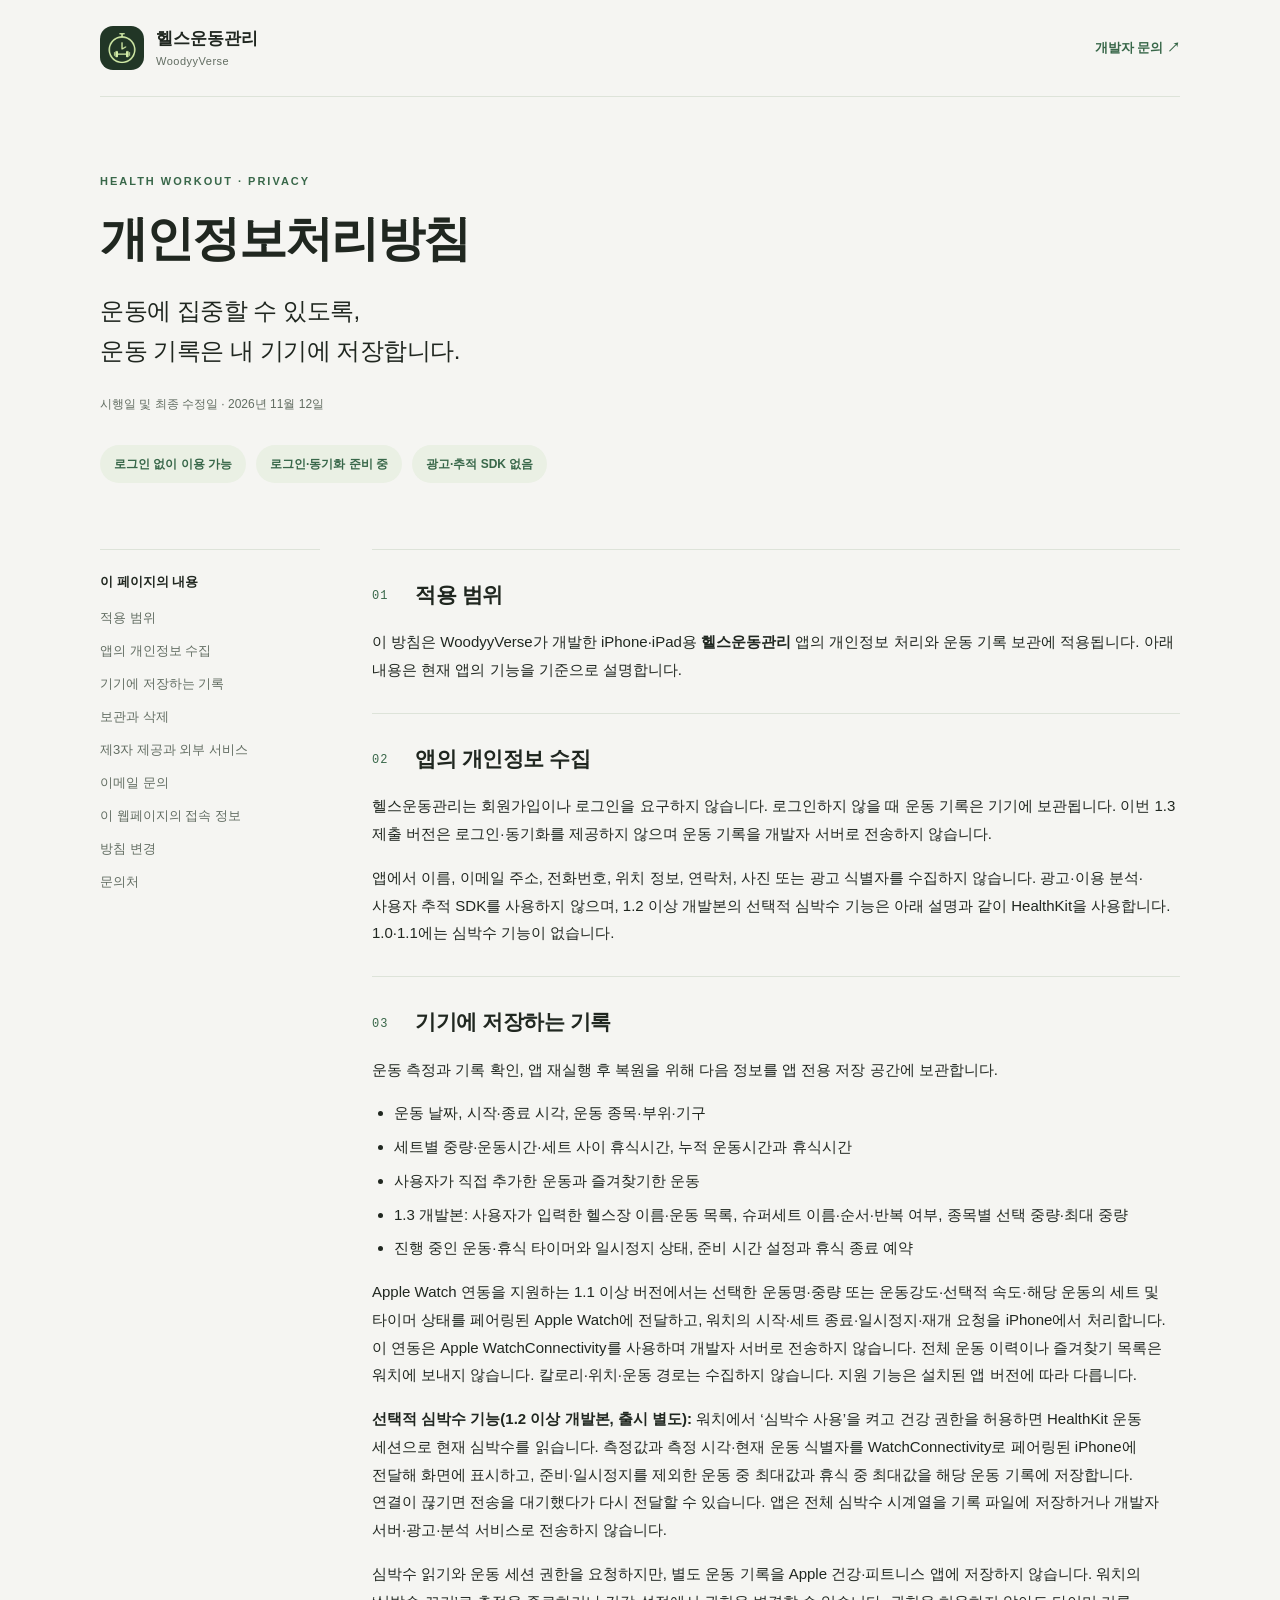
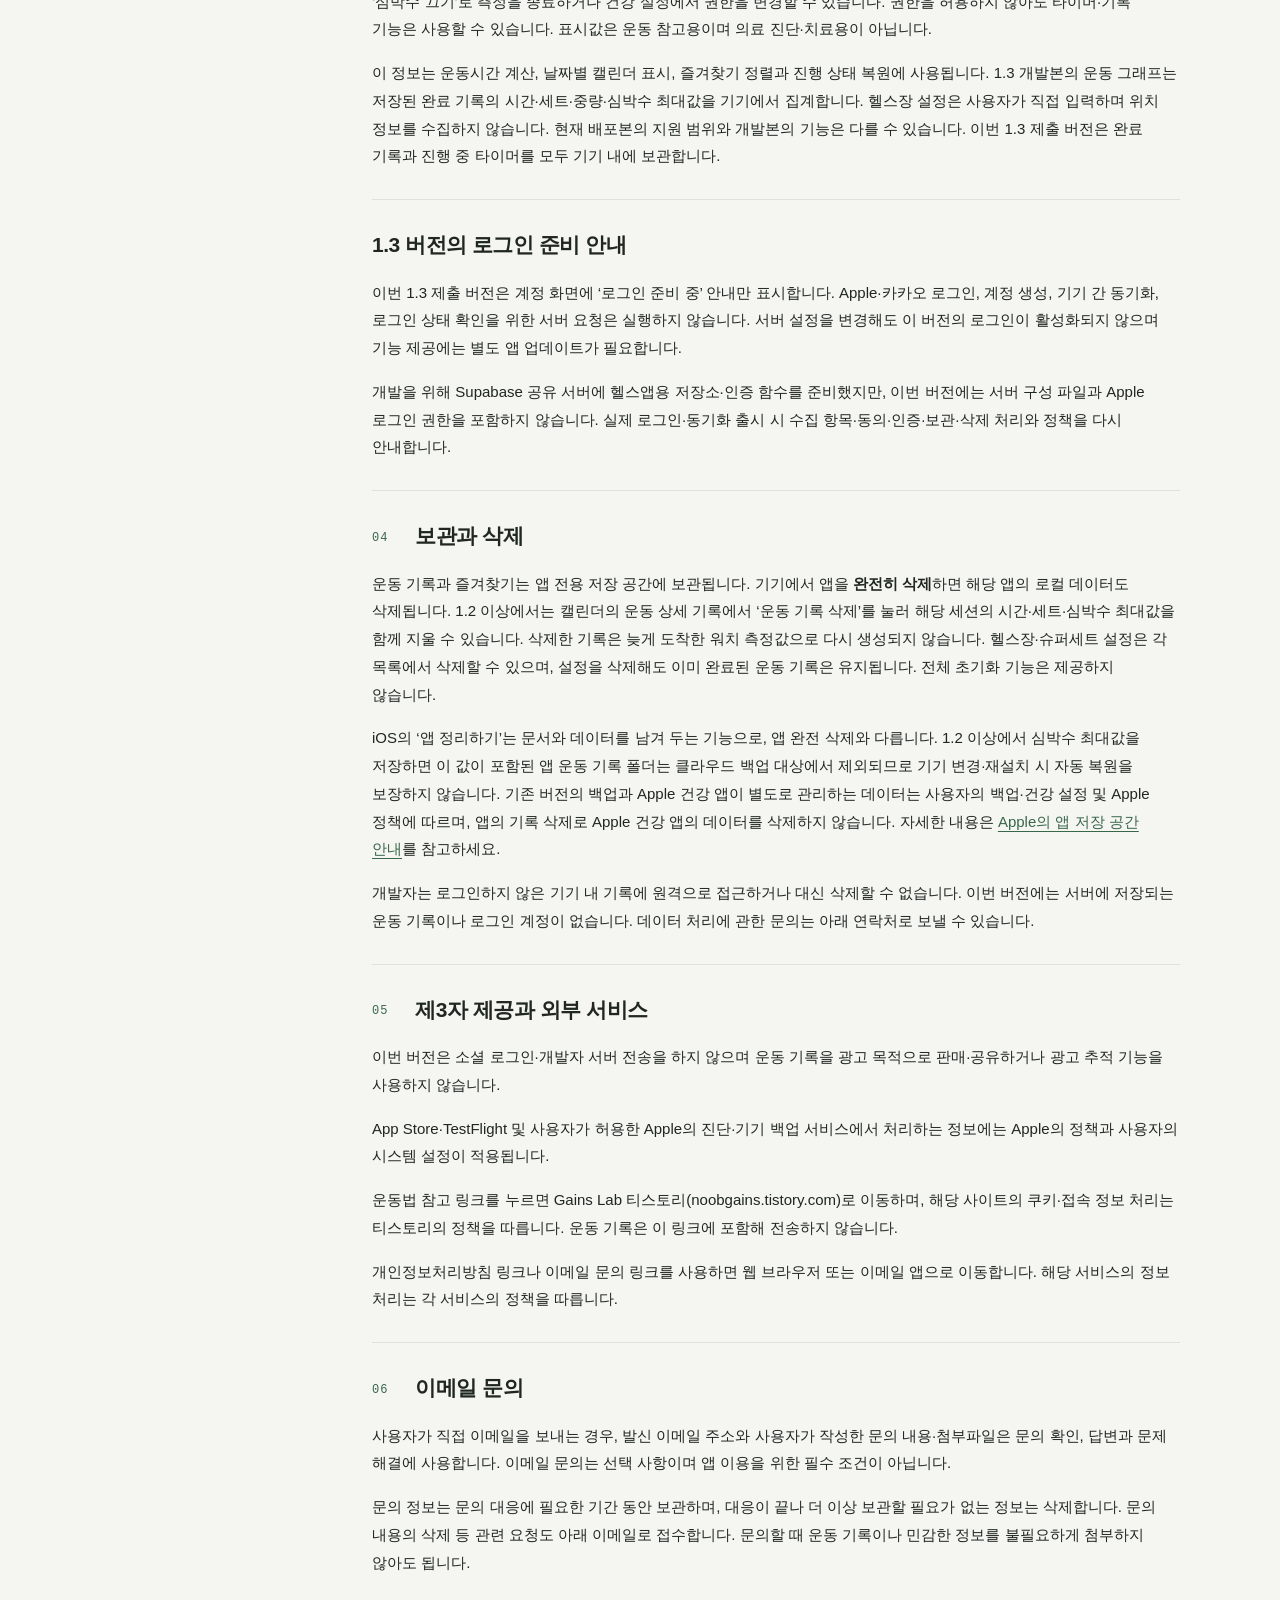
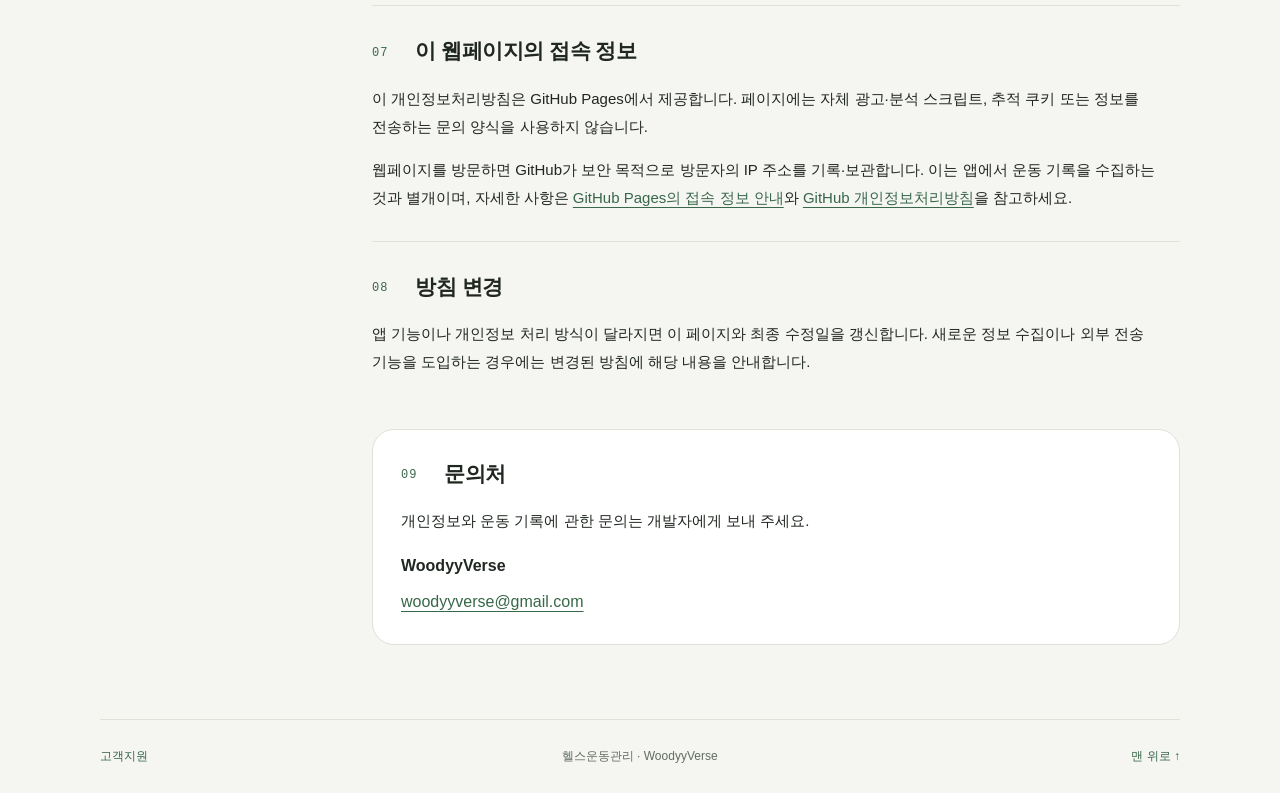
==== commit 319af0ef: "Clarify local-only privacy for version 1.3 release" ====
--- a/index.html
+++ b/index.html
@@ -21,10 +21,10 @@
     <section class="intro" aria-labelledby="title">
       <p class="eyebrow">HEALTH WORKOUT · PRIVACY</p>
       <h1 id="title">개인정보처리방침</h1>
-      <p class="lead">운동에 집중할 수 있도록,<br>기본은 기기 저장, 동기화는 선택입니다.</p>
-      <p class="date">시행일 및 최종 수정일 · <time datetime="2026-11-11">2026년 11월 11일</time></p>
+      <p class="lead">운동에 집중할 수 있도록,<br>운동 기록은 내 기기에 저장합니다.</p>
+      <p class="date">시행일 및 최종 수정일 · <time datetime="2026-11-12">2026년 11월 12일</time></p>
       <div class="summary" aria-label="핵심 안내">
-        <span>로그인 없이 이용 가능</span><span>선택적 계정 동기화 준비</span><span>광고·추적 SDK 없음</span>
+        <span>로그인 없이 이용 가능</span><span>로그인·동기화 준비 중</span><span>광고·추적 SDK 없음</span>
       </div>
     </section>
 
@@ -52,7 +52,7 @@
 
         <section id="collection">
           <h2><span>02</span> 앱의 개인정보 수집</h2>
-          <p>헬스운동관리는 회원가입이나 로그인을 요구하지 않습니다. 로그인하지 않을 때 운동 기록은 기기에 보관됩니다. 계정 연결을 지원하는 개발본에서 별도 동의 후 Apple 로그인을 사용하면 아래 범위의 완료 기록과 설정을 서버에 저장합니다.</p>
+          <p>헬스운동관리는 회원가입이나 로그인을 요구하지 않습니다. 로그인하지 않을 때 운동 기록은 기기에 보관됩니다. 이번 1.3 제출 버전은 로그인·동기화를 제공하지 않으며 운동 기록을 개발자 서버로 전송하지 않습니다.</p>
           <p>앱에서 이름, 이메일 주소, 전화번호, 위치 정보, 연락처, 사진 또는 광고 식별자를 수집하지 않습니다. 광고·이용 분석·사용자 추적 SDK를 사용하지 않으며, 1.2 이상 개발본의 선택적 심박수 기능은 아래 설명과 같이 HealthKit을 사용합니다. 1.0·1.1에는 심박수 기능이 없습니다.</p>
         </section>
 
@@ -69,29 +69,25 @@
           <p>Apple Watch 연동을 지원하는 1.1 이상 버전에서는 선택한 운동명·중량 또는 운동강도·선택적 속도·해당 운동의 세트 및 타이머 상태를 페어링된 Apple Watch에 전달하고, 워치의 시작·세트 종료·일시정지·재개 요청을 iPhone에서 처리합니다. 이 연동은 Apple WatchConnectivity를 사용하며 개발자 서버로 전송하지 않습니다. 전체 운동 이력이나 즐겨찾기 목록은 워치에 보내지 않습니다. 칼로리·위치·운동 경로는 수집하지 않습니다. 지원 기능은 설치된 앱 버전에 따라 다릅니다.</p>
           <p><strong>선택적 심박수 기능(1.2 이상 개발본, 출시 별도):</strong> 워치에서 ‘심박수 사용’을 켜고 건강 권한을 허용하면 HealthKit 운동 세션으로 현재 심박수를 읽습니다. 측정값과 측정 시각·현재 운동 식별자를 WatchConnectivity로 페어링된 iPhone에 전달해 화면에 표시하고, 준비·일시정지를 제외한 운동 중 최대값과 휴식 중 최대값을 해당 운동 기록에 저장합니다. 연결이 끊기면 전송을 대기했다가 다시 전달할 수 있습니다. 앱은 전체 심박수 시계열을 기록 파일에 저장하거나 개발자 서버·광고·분석 서비스로 전송하지 않습니다.</p>
           <p>심박수 읽기와 운동 세션 권한을 요청하지만, 별도 운동 기록을 Apple 건강·피트니스 앱에 저장하지 않습니다. 워치의 ‘심박수 끄기’로 측정을 종료하거나 건강 설정에서 권한을 변경할 수 있습니다. 권한을 허용하지 않아도 타이머·기록 기능은 사용할 수 있습니다. 표시값은 운동 참고용이며 의료 진단·치료용이 아닙니다.</p>
-          <p>이 정보는 운동시간 계산, 날짜별 캘린더 표시, 즐겨찾기 정렬과 진행 상태 복원에 사용됩니다. 1.3 개발본의 운동 그래프는 저장된 완료 기록의 시간·세트·중량·심박수 최대값을 기기에서 집계합니다. 헬스장 설정은 사용자가 직접 입력하며 위치 정보를 수집하지 않습니다. 현재 배포본의 지원 범위와 개발본의 기능은 다를 수 있습니다. 계정 연결 개발본은 완료 기록을 동기화하며 진행 중인 타이머는 동기화하지 않습니다.</p>
+          <p>이 정보는 운동시간 계산, 날짜별 캘린더 표시, 즐겨찾기 정렬과 진행 상태 복원에 사용됩니다. 1.3 개발본의 운동 그래프는 저장된 완료 기록의 시간·세트·중량·심박수 최대값을 기기에서 집계합니다. 헬스장 설정은 사용자가 직접 입력하며 위치 정보를 수집하지 않습니다. 현재 배포본의 지원 범위와 개발본의 기능은 다를 수 있습니다. 이번 1.3 제출 버전은 완료 기록과 진행 중 타이머를 모두 기기 내에 보관합니다.</p>
         </section>
 
         <section id="account-preparation">
-          <h2>1.3 개발본의 선택적 계정·동기화</h2>
-          <p><strong>2026년 11월 11일 준비 상태:</strong> 간편일정관리와 동일한 Supabase 프로젝트(서울 리전)에 헬스앱 전용 저장소·서버 함수를 배포했습니다. 헬스앱용 Apple 인증 키 설정이 남아 있어 현재 로그인은 비활성 상태이며 운동 기록을 업로드하지 않습니다. 계정 화면의 연결 상태 확인 시 서버에 접속합니다.</p>
-          <p>설정 완료 후 이용자가 계정 저장·동기화에 동의하고 Apple 로그인하면 완료된 운동 기록(날짜·종목·세트·중량·시간·운동/휴식 최대 심박수), 즐겨찾기, 사용자 운동, 헬스장·슈퍼세트 및 운동 설정을 계정에 저장해 다른 iPhone·iPad에서 복원합니다. 원시 심박수 시계열·진행 중 타이머는 업로드하지 않습니다. 로그인 전 기록은 자동 업로드하지 않고 ‘이 기기 기록 가져오기’를 선택해야 복사됩니다.</p>
-          <p>인증에는 Apple이 발급한 헬스앱 전용 식별자를 사용하며 이름·이메일을 요청하거나 보관하지 않습니다. 서버는 Apple 서명·대상 앱·유효기간·일회성 인증 코드를 검증합니다. 서버에는 계정 식별자, 로그인 세션 토큰의 해시·만료 시각을 저장하고 기기의 로그인 토큰은 Keychain에 보관합니다. Apple 인증·철회에 사용하는 토큰은 요청 처리 중 사용하며 기록 문서에 저장하지 않습니다.</p>
-          <p>Supabase는 인증 검증 함수 실행과 계정·기록 저장을 제공하는 처리 수탁 서비스이며 기본 데이터베이스 리전은 서울입니다. 연결 시 IP 주소와 요청 시각 등 서비스 운영 로그가 처리될 수 있습니다. 서버 저장 기록은 종단간 암호화가 아니며 서비스 운영 권한이 있는 개발자와 서비스 제공자가 운영·지원에 필요한 범위에서 접근할 수 있습니다. 광고·판매·추적 목적으로 이용하지 않습니다.</p>
-          <p>두 앱은 서버 자원만 공유합니다. 헬스앱 계정·로그인 세션·기록은 별도 저장소에 보관되며 캘린더 로그인 계정과 자동 연결하지 않습니다. 한 앱의 탈퇴로 다른 앱의 계정·기록을 삭제하지 않습니다.</p>
-          <p>서버 기록은 이용자가 기록 또는 계정을 삭제할 때까지 보관합니다. 계정 삭제 시 Apple 재인증·연결 철회를 거쳐 헬스앱 계정·문서·모든 로그인 세션과 현재 기기 계정 캐시를 삭제합니다. 다른 기기의 오프라인 사본, 로그인 전 보관함의 원본, Apple 건강 앱 데이터는 별도로 남을 수 있습니다. 앱 삭제만으로 서버 계정은 삭제되지 않습니다. 로그인 재사용 방지용 토큰 해시는 최대 10분의 유효기간을 가지며 다음 로그인 처리에서 만료 행을 정리합니다. 만료된 세션도 다음 로그인 때 정리하며 계정 삭제 시 즉시 제거합니다.</p>
+          <h2>1.3 버전의 로그인 준비 안내</h2>
+          <p>이번 1.3 제출 버전은 계정 화면에 ‘로그인 준비 중’ 안내만 표시합니다. Apple·카카오 로그인, 계정 생성, 기기 간 동기화, 로그인 상태 확인을 위한 서버 요청은 실행하지 않습니다. 서버 설정을 변경해도 이 버전의 로그인이 활성화되지 않으며 기능 제공에는 별도 앱 업데이트가 필요합니다.</p>
+          <p>개발을 위해 Supabase 공유 서버에 헬스앱용 저장소·인증 함수를 준비했지만, 이번 버전에는 서버 구성 파일과 Apple 로그인 권한을 포함하지 않습니다. 실제 로그인·동기화 출시 시 수집 항목·동의·인증·보관·삭제 처리와 정책을 다시 안내합니다.</p>
         </section>
 
         <section id="deletion">
           <h2><span>04</span> 보관과 삭제</h2>
           <p>운동 기록과 즐겨찾기는 앱 전용 저장 공간에 보관됩니다. 기기에서 앱을 <strong>완전히 삭제</strong>하면 해당 앱의 로컬 데이터도 삭제됩니다. 1.2 이상에서는 캘린더의 운동 상세 기록에서 ‘운동 기록 삭제’를 눌러 해당 세션의 시간·세트·심박수 최대값을 함께 지울 수 있습니다. 삭제한 기록은 늦게 도착한 워치 측정값으로 다시 생성되지 않습니다. 헬스장·슈퍼세트 설정은 각 목록에서 삭제할 수 있으며, 설정을 삭제해도 이미 완료된 운동 기록은 유지됩니다. 전체 초기화 기능은 제공하지 않습니다.</p>
           <p>iOS의 ‘앱 정리하기’는 문서와 데이터를 남겨 두는 기능으로, 앱 완전 삭제와 다릅니다. 1.2 이상에서 심박수 최대값을 저장하면 이 값이 포함된 앱 운동 기록 폴더는 클라우드 백업 대상에서 제외되므로 기기 변경·재설치 시 자동 복원을 보장하지 않습니다. 기존 버전의 백업과 Apple 건강 앱이 별도로 관리하는 데이터는 사용자의 백업·건강 설정 및 Apple 정책에 따르며, 앱의 기록 삭제로 Apple 건강 앱의 데이터를 삭제하지 않습니다. 자세한 내용은 <a href="https://support.apple.com/108429">Apple의 앱 저장 공간 안내</a>를 참고하세요.</p>
-          <p>개발자는 로그인하지 않은 기기 내 기록에 원격으로 접근하거나 대신 삭제할 수 없습니다. 계정 연결 후 서버에 저장한 기록은 위 계정 삭제 절차를 따릅니다. 데이터 처리에 관한 문의는 아래 연락처로 보낼 수 있습니다.</p>
+          <p>개발자는 로그인하지 않은 기기 내 기록에 원격으로 접근하거나 대신 삭제할 수 없습니다. 이번 버전에는 서버에 저장되는 운동 기록이나 로그인 계정이 없습니다. 데이터 처리에 관한 문의는 아래 연락처로 보낼 수 있습니다.</p>
         </section>
 
         <section id="sharing">
           <h2><span>05</span> 제3자 제공과 외부 서비스</h2>
-          <p>선택적 계정 연결 기능에서는 Apple로 본인을 인증하고 Supabase에 위 범위의 기록을 저장합니다. 그 외 광고 목적으로 운동 기록을 판매·공유하거나 광고 추적 기능을 사용하지 않습니다. <a href="https://supabase.com/privacy">Supabase 개인정보처리방침</a>과 <a href="https://www.apple.com/legal/privacy/">Apple 개인정보처리방침</a>을 참고할 수 있습니다.</p>
+          <p>이번 버전은 소셜 로그인·개발자 서버 전송을 하지 않으며 운동 기록을 광고 목적으로 판매·공유하거나 광고 추적 기능을 사용하지 않습니다.</p>
           <p>App Store·TestFlight 및 사용자가 허용한 Apple의 진단·기기 백업 서비스에서 처리하는 정보에는 Apple의 정책과 사용자의 시스템 설정이 적용됩니다.</p>
           <p>운동법 참고 링크를 누르면 Gains Lab 티스토리(noobgains.tistory.com)로 이동하며, 해당 사이트의 쿠키·접속 정보 처리는 티스토리의 정책을 따릅니다. 운동 기록은 이 링크에 포함해 전송하지 않습니다.</p><p>개인정보처리방침 링크나 이메일 문의 링크를 사용하면 웹 브라우저 또는 이메일 앱으로 이동합니다. 해당 서비스의 정보 처리는 각 서비스의 정책을 따릅니다.</p>
         </section>
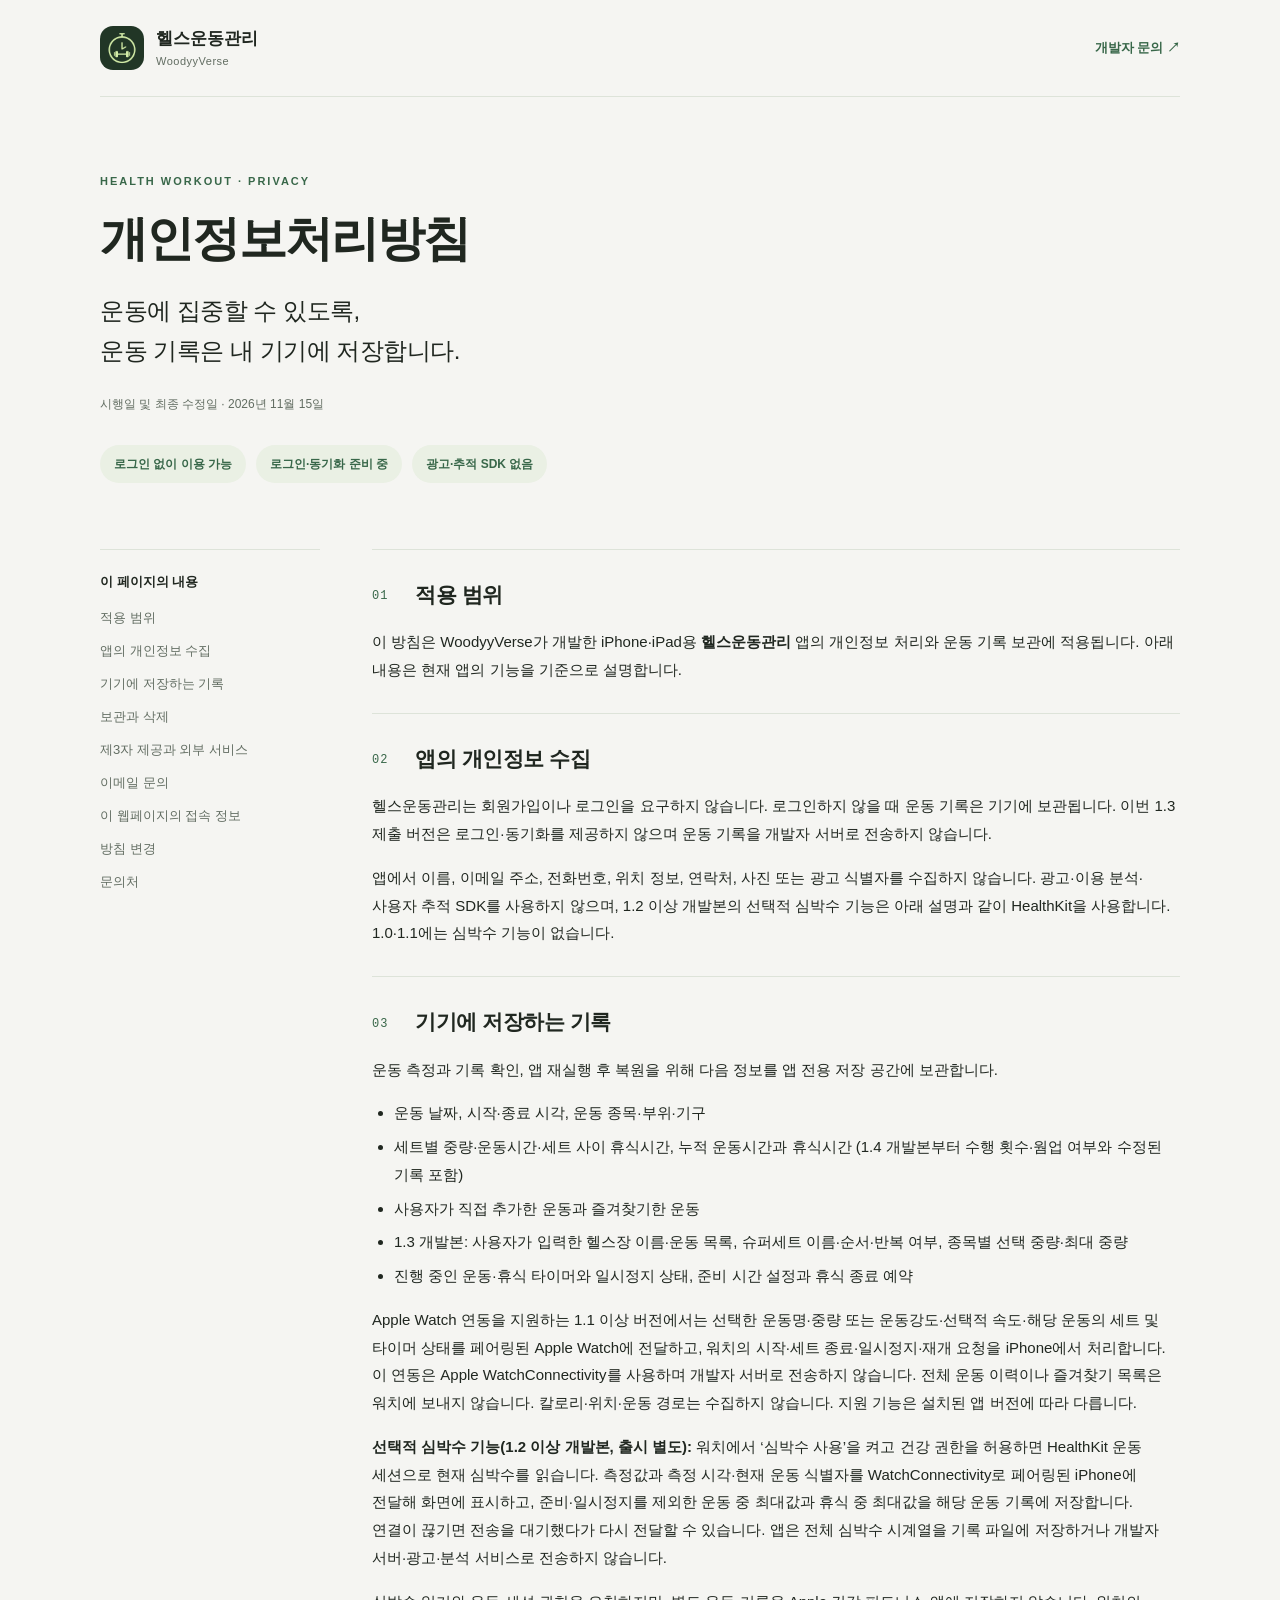
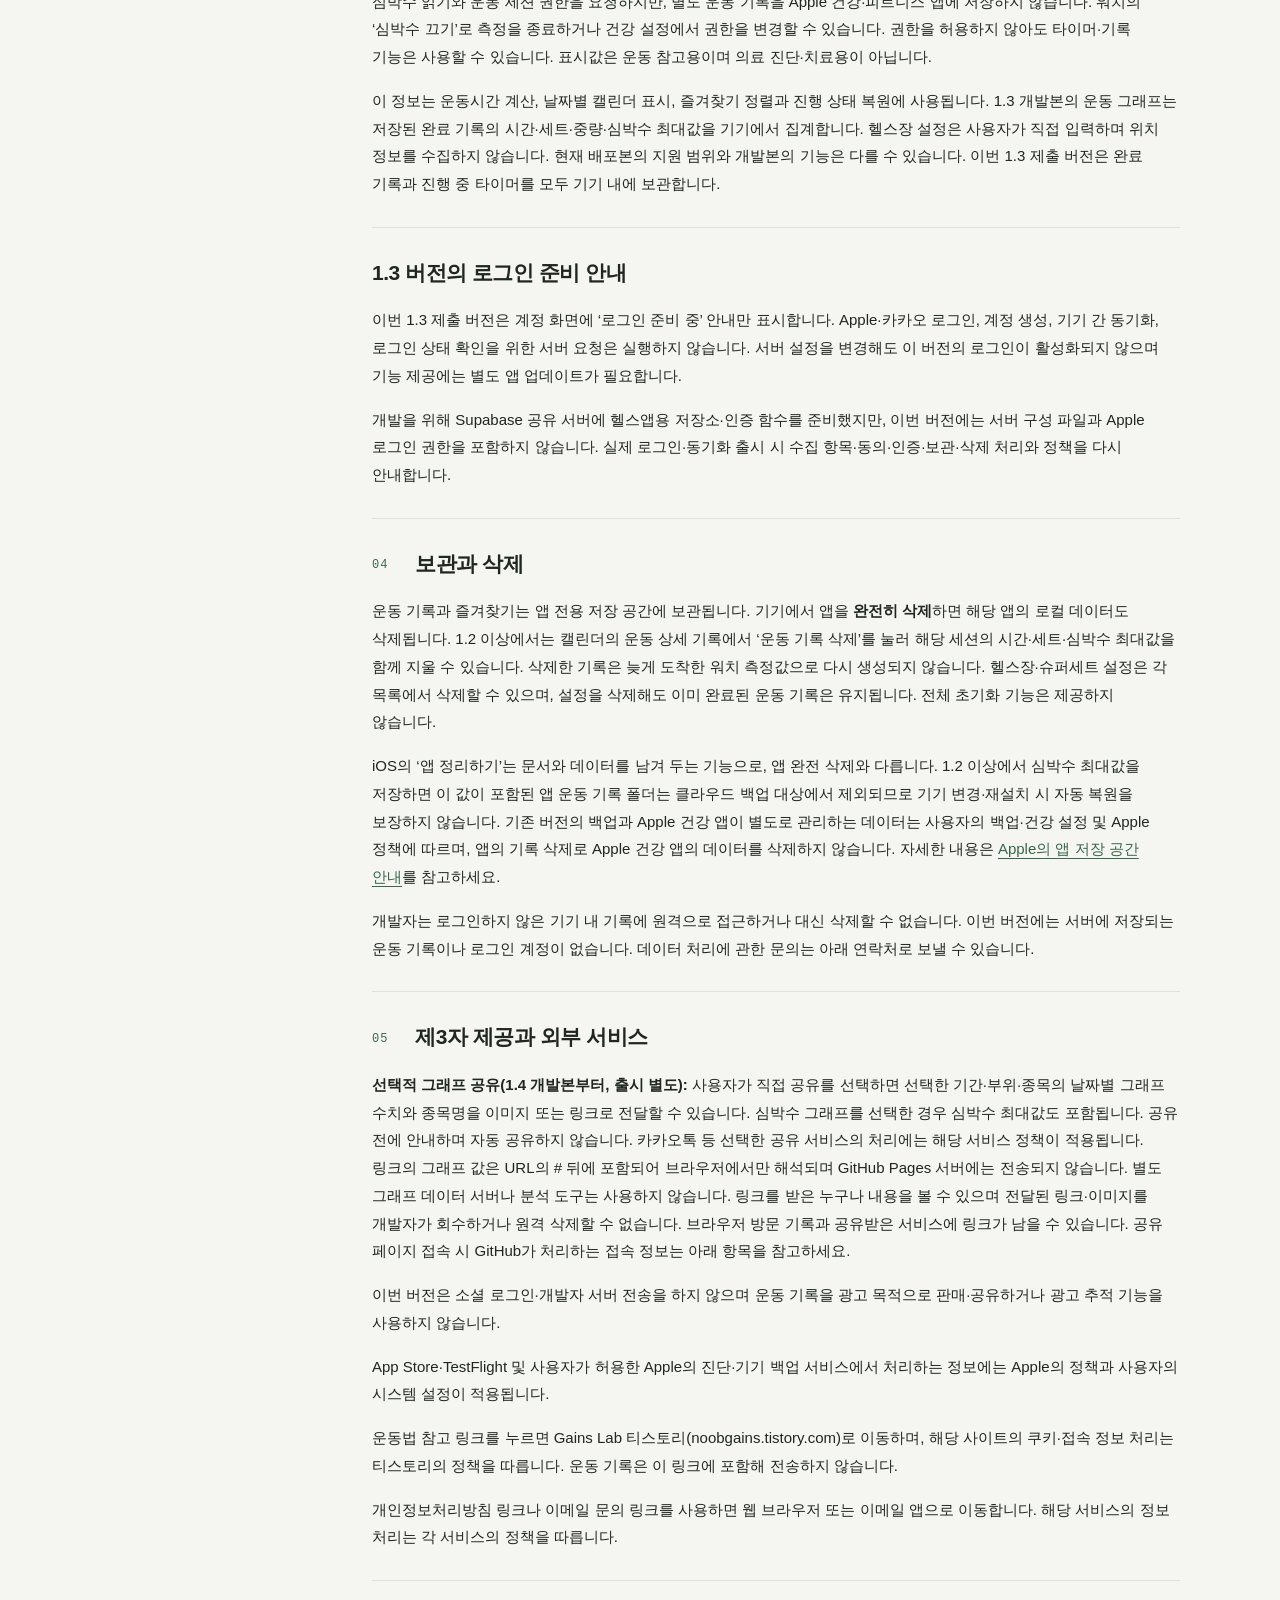
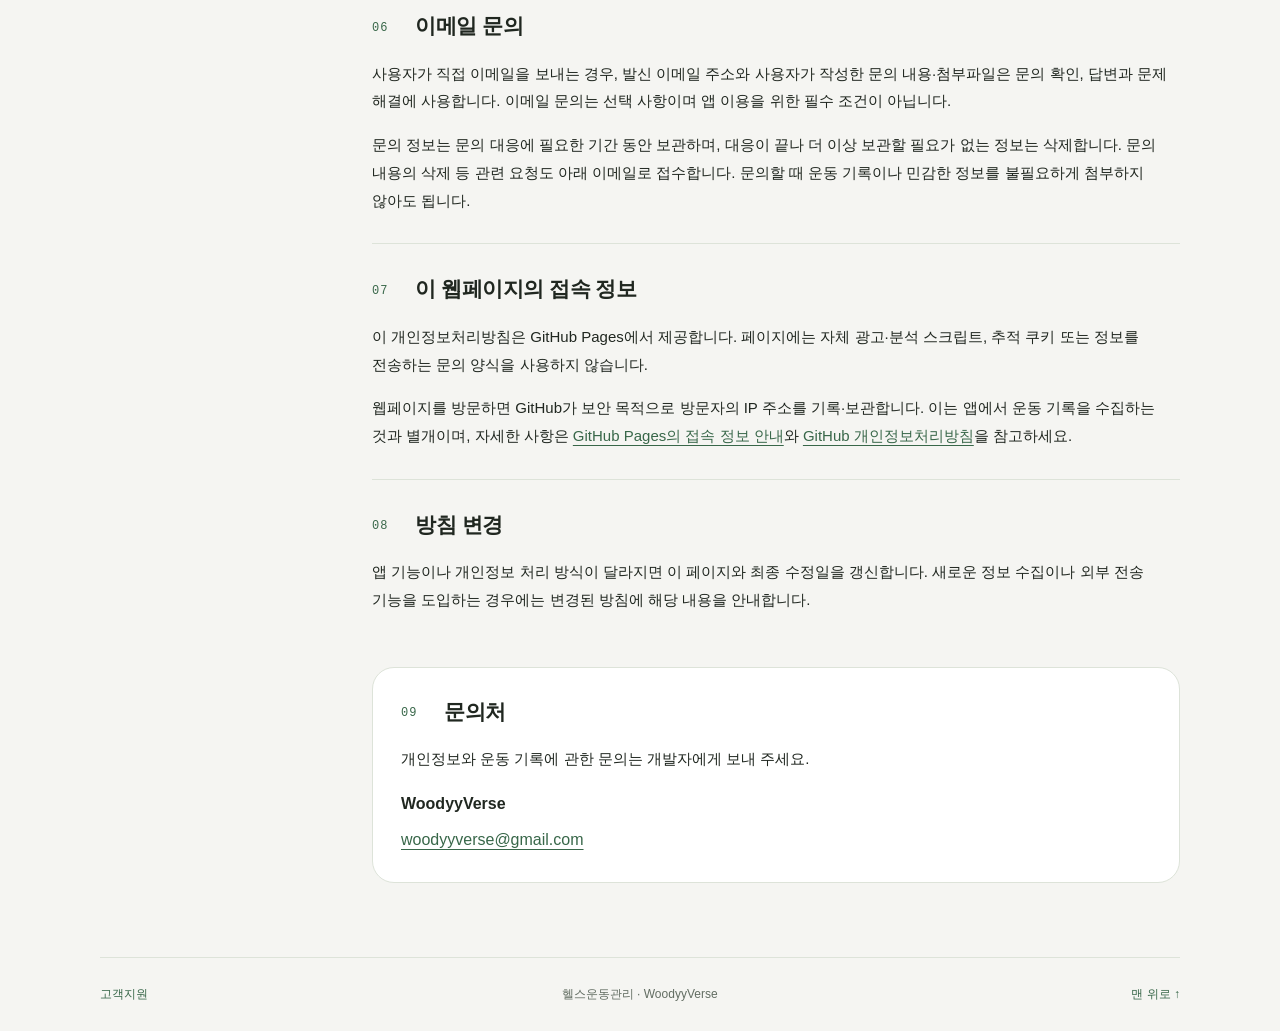
==== commit a525ea0d: "Document optional graph sharing and repetitions in upcoming 1.4" ====
--- a/index.html
+++ b/index.html
@@ -22,7 +22,7 @@
       <p class="eyebrow">HEALTH WORKOUT · PRIVACY</p>
       <h1 id="title">개인정보처리방침</h1>
       <p class="lead">운동에 집중할 수 있도록,<br>운동 기록은 내 기기에 저장합니다.</p>
-      <p class="date">시행일 및 최종 수정일 · <time datetime="2026-11-12">2026년 11월 12일</time></p>
+      <p class="date">시행일 및 최종 수정일 · <time datetime="2026-11-15">2026년 11월 15일</time></p>
       <div class="summary" aria-label="핵심 안내">
         <span>로그인 없이 이용 가능</span><span>로그인·동기화 준비 중</span><span>광고·추적 SDK 없음</span>
       </div>
@@ -61,7 +61,7 @@
           <p>운동 측정과 기록 확인, 앱 재실행 후 복원을 위해 다음 정보를 앱 전용 저장 공간에 보관합니다.</p>
           <ul>
             <li>운동 날짜, 시작·종료 시각, 운동 종목·부위·기구</li>
-            <li>세트별 중량·운동시간·세트 사이 휴식시간, 누적 운동시간과 휴식시간</li>
+            <li>세트별 중량·운동시간·세트 사이 휴식시간, 누적 운동시간과 휴식시간 (1.4 개발본부터 수행 횟수·웜업 여부와 수정된 기록 포함)</li>
             <li>사용자가 직접 추가한 운동과 즐겨찾기한 운동</li>
             <li>1.3 개발본: 사용자가 입력한 헬스장 이름·운동 목록, 슈퍼세트 이름·순서·반복 여부, 종목별 선택 중량·최대 중량</li>
             <li>진행 중인 운동·휴식 타이머와 일시정지 상태, 준비 시간 설정과 휴식 종료 예약</li>
@@ -87,6 +87,7 @@
 
         <section id="sharing">
           <h2><span>05</span> 제3자 제공과 외부 서비스</h2>
+          <p><strong>선택적 그래프 공유(1.4 개발본부터, 출시 별도):</strong> 사용자가 직접 공유를 선택하면 선택한 기간·부위·종목의 날짜별 그래프 수치와 종목명을 이미지 또는 링크로 전달할 수 있습니다. 심박수 그래프를 선택한 경우 심박수 최대값도 포함됩니다. 공유 전에 안내하며 자동 공유하지 않습니다. 카카오톡 등 선택한 공유 서비스의 처리에는 해당 서비스 정책이 적용됩니다. 링크의 그래프 값은 URL의 # 뒤에 포함되어 브라우저에서만 해석되며 GitHub Pages 서버에는 전송되지 않습니다. 별도 그래프 데이터 서버나 분석 도구는 사용하지 않습니다. 링크를 받은 누구나 내용을 볼 수 있으며 전달된 링크·이미지를 개발자가 회수하거나 원격 삭제할 수 없습니다. 브라우저 방문 기록과 공유받은 서비스에 링크가 남을 수 있습니다. 공유 페이지 접속 시 GitHub가 처리하는 접속 정보는 아래 항목을 참고하세요.</p>
           <p>이번 버전은 소셜 로그인·개발자 서버 전송을 하지 않으며 운동 기록을 광고 목적으로 판매·공유하거나 광고 추적 기능을 사용하지 않습니다.</p>
           <p>App Store·TestFlight 및 사용자가 허용한 Apple의 진단·기기 백업 서비스에서 처리하는 정보에는 Apple의 정책과 사용자의 시스템 설정이 적용됩니다.</p>
           <p>운동법 참고 링크를 누르면 Gains Lab 티스토리(noobgains.tistory.com)로 이동하며, 해당 사이트의 쿠키·접속 정보 처리는 티스토리의 정책을 따릅니다. 운동 기록은 이 링크에 포함해 전송하지 않습니다.</p><p>개인정보처리방침 링크나 이메일 문의 링크를 사용하면 웹 브라우저 또는 이메일 앱으로 이동합니다. 해당 서비스의 정보 처리는 각 서비스의 정책을 따릅니다.</p>
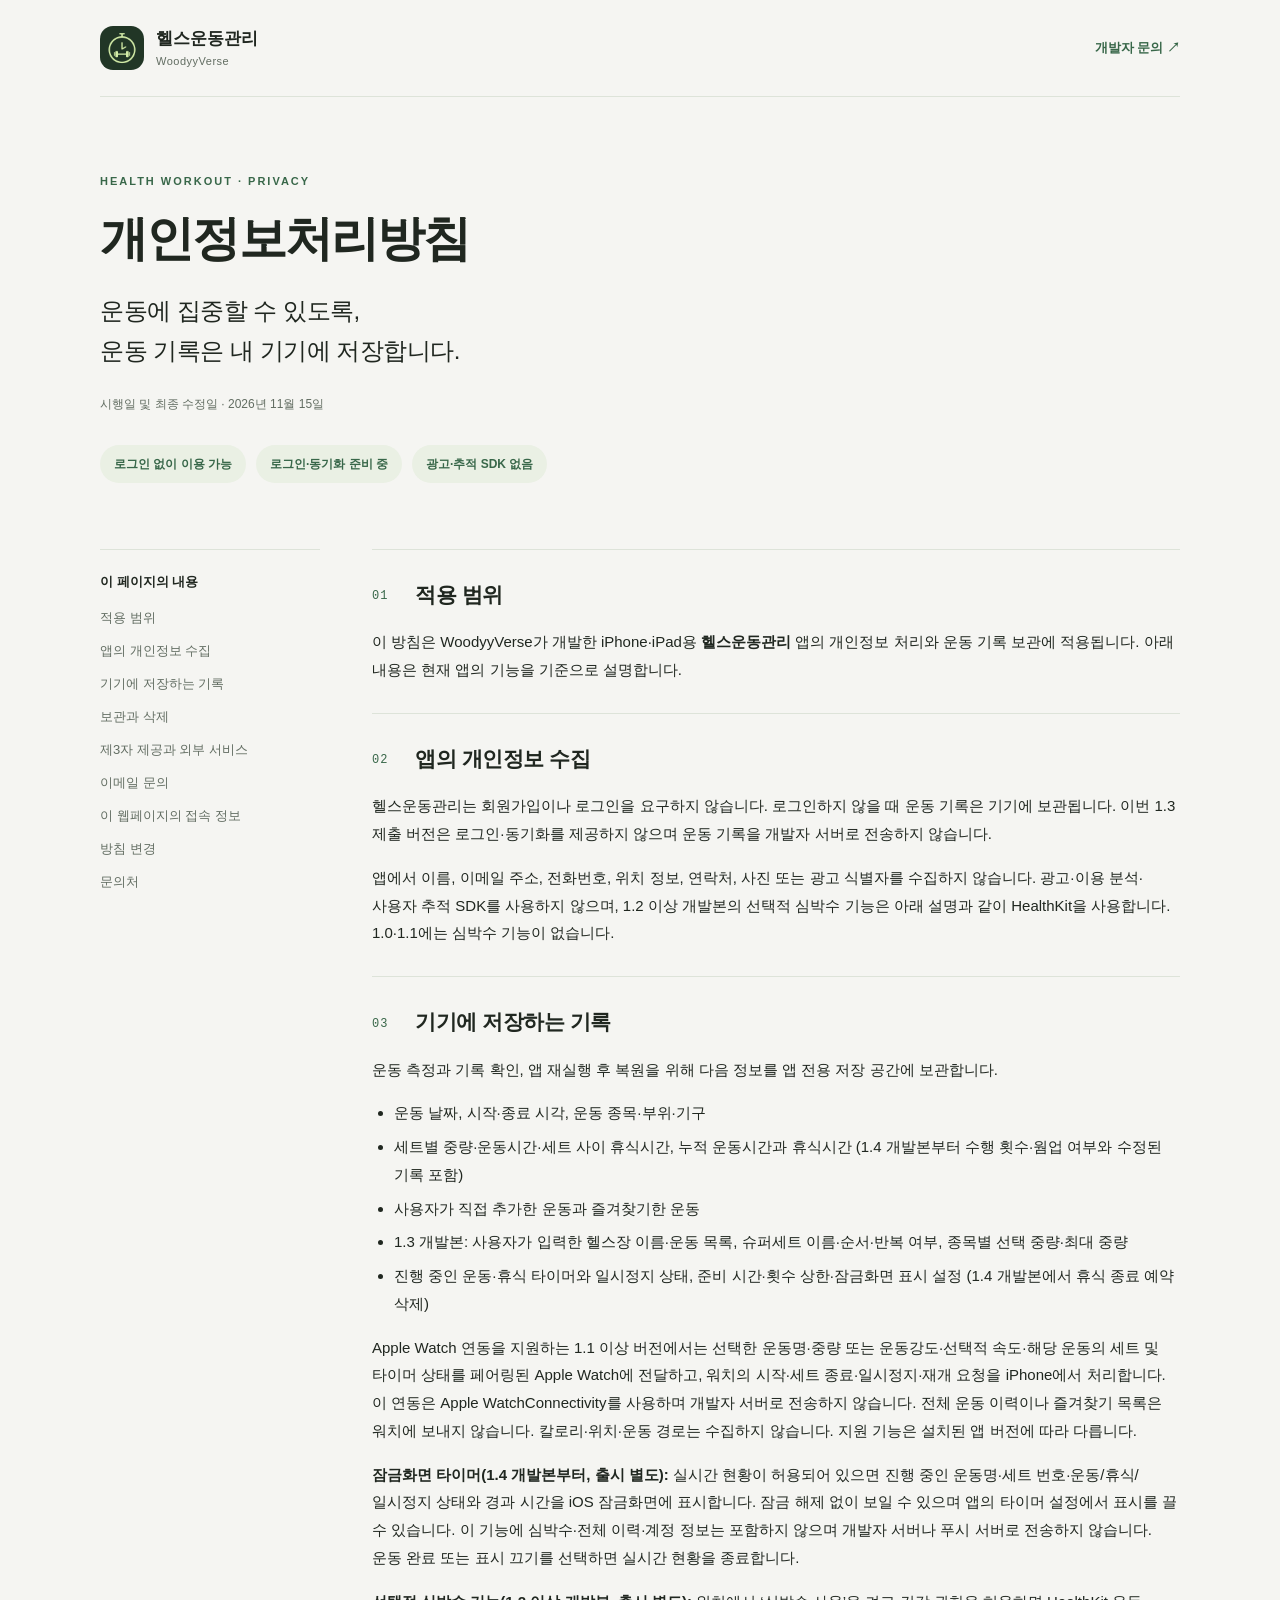
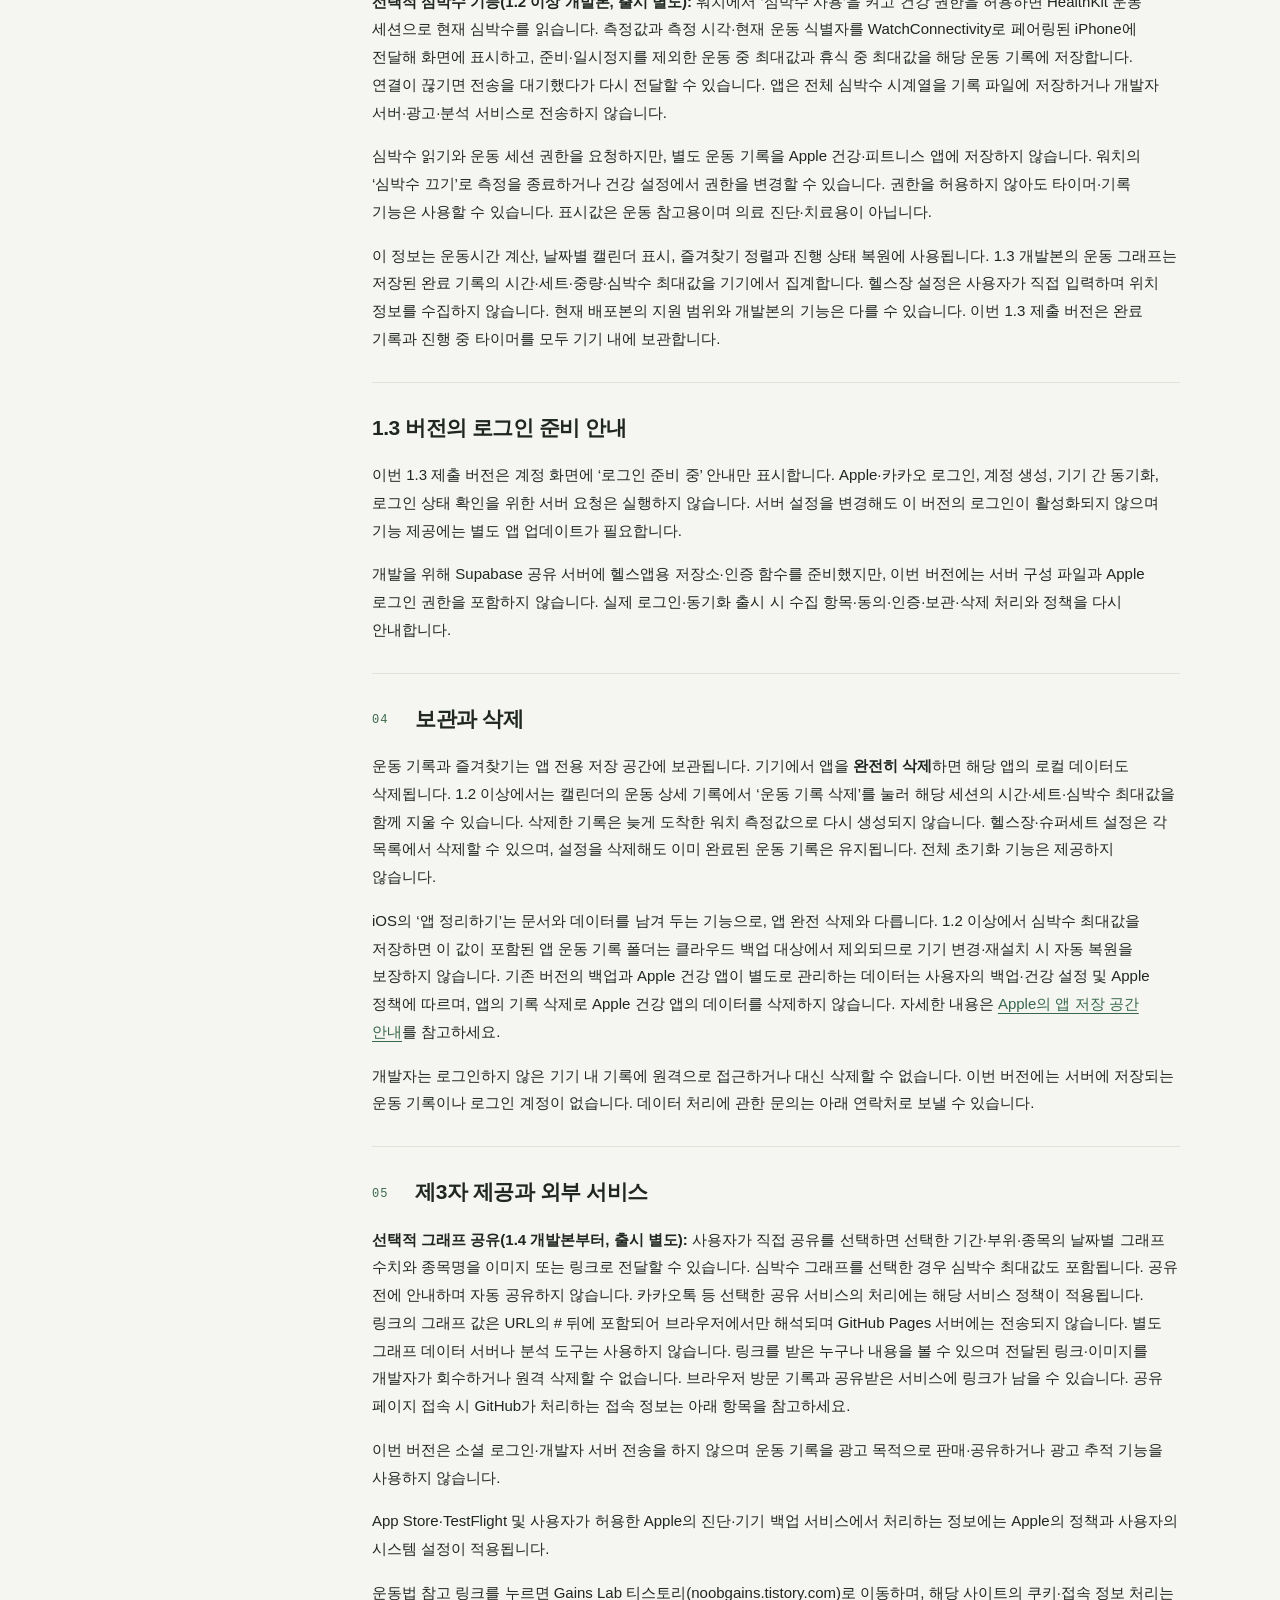
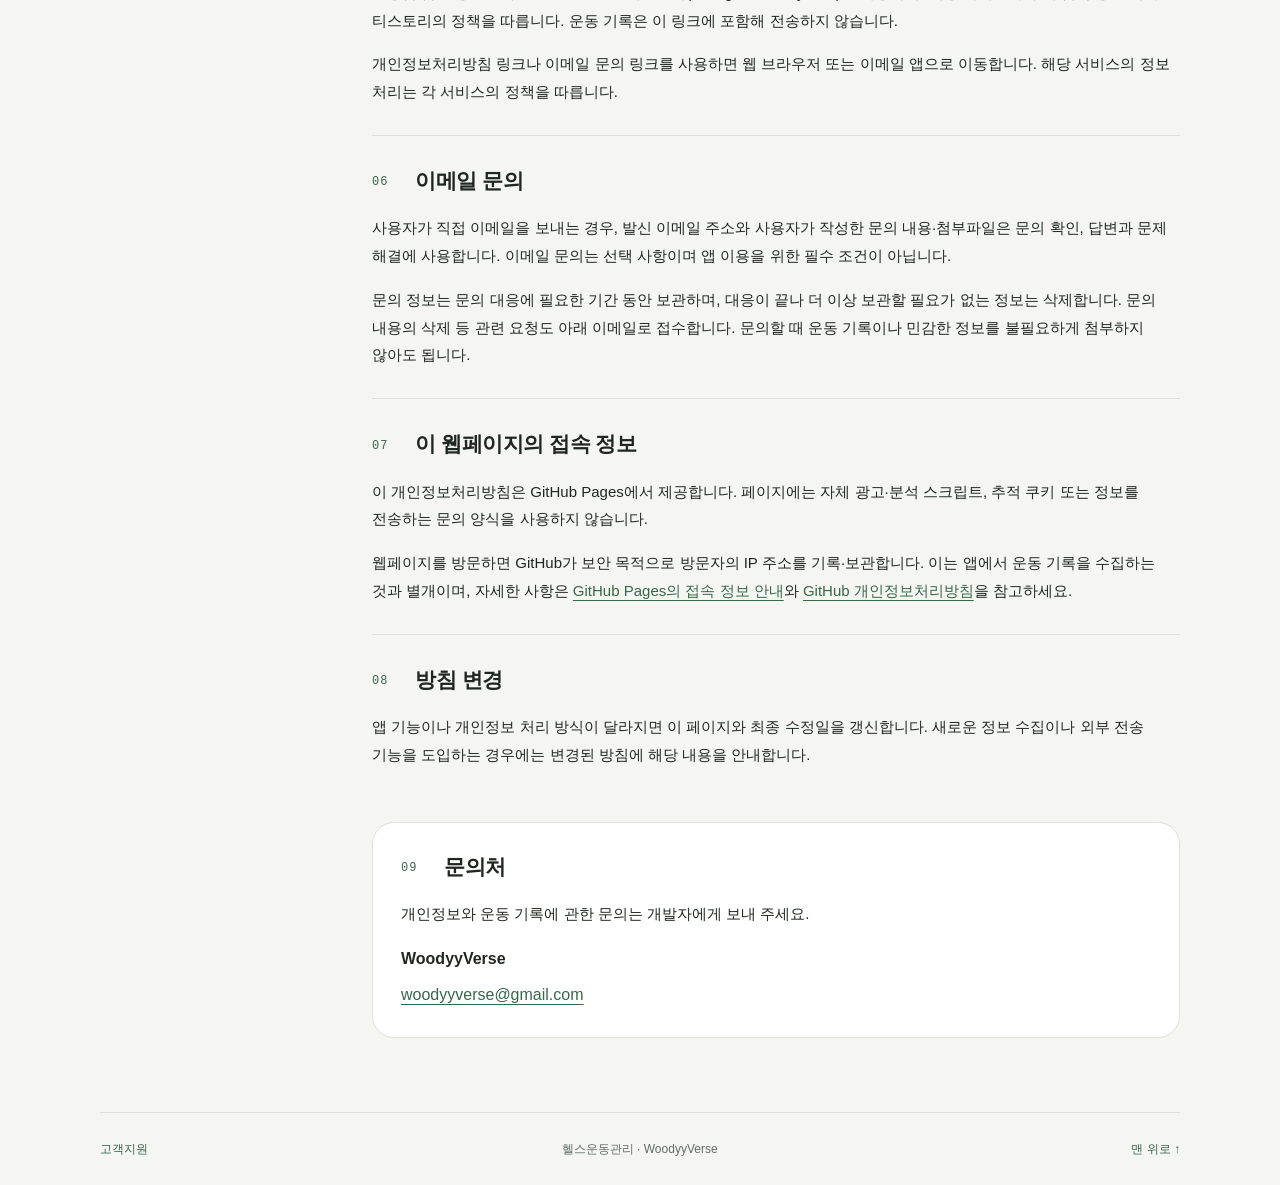
==== commit e01329f5: "Document optional local Live Activities and removed rest scheduling" ====
--- a/index.html
+++ b/index.html
@@ -64,9 +64,10 @@
             <li>세트별 중량·운동시간·세트 사이 휴식시간, 누적 운동시간과 휴식시간 (1.4 개발본부터 수행 횟수·웜업 여부와 수정된 기록 포함)</li>
             <li>사용자가 직접 추가한 운동과 즐겨찾기한 운동</li>
             <li>1.3 개발본: 사용자가 입력한 헬스장 이름·운동 목록, 슈퍼세트 이름·순서·반복 여부, 종목별 선택 중량·최대 중량</li>
-            <li>진행 중인 운동·휴식 타이머와 일시정지 상태, 준비 시간 설정과 휴식 종료 예약</li>
+            <li>진행 중인 운동·휴식 타이머와 일시정지 상태, 준비 시간·횟수 상한·잠금화면 표시 설정 (1.4 개발본에서 휴식 종료 예약 삭제)</li>
           </ul>
           <p>Apple Watch 연동을 지원하는 1.1 이상 버전에서는 선택한 운동명·중량 또는 운동강도·선택적 속도·해당 운동의 세트 및 타이머 상태를 페어링된 Apple Watch에 전달하고, 워치의 시작·세트 종료·일시정지·재개 요청을 iPhone에서 처리합니다. 이 연동은 Apple WatchConnectivity를 사용하며 개발자 서버로 전송하지 않습니다. 전체 운동 이력이나 즐겨찾기 목록은 워치에 보내지 않습니다. 칼로리·위치·운동 경로는 수집하지 않습니다. 지원 기능은 설치된 앱 버전에 따라 다릅니다.</p>
+          <p><strong>잠금화면 타이머(1.4 개발본부터, 출시 별도):</strong> 실시간 현황이 허용되어 있으면 진행 중인 운동명·세트 번호·운동/휴식/일시정지 상태와 경과 시간을 iOS 잠금화면에 표시합니다. 잠금 해제 없이 보일 수 있으며 앱의 타이머 설정에서 표시를 끌 수 있습니다. 이 기능에 심박수·전체 이력·계정 정보는 포함하지 않으며 개발자 서버나 푸시 서버로 전송하지 않습니다. 운동 완료 또는 표시 끄기를 선택하면 실시간 현황을 종료합니다.</p>
           <p><strong>선택적 심박수 기능(1.2 이상 개발본, 출시 별도):</strong> 워치에서 ‘심박수 사용’을 켜고 건강 권한을 허용하면 HealthKit 운동 세션으로 현재 심박수를 읽습니다. 측정값과 측정 시각·현재 운동 식별자를 WatchConnectivity로 페어링된 iPhone에 전달해 화면에 표시하고, 준비·일시정지를 제외한 운동 중 최대값과 휴식 중 최대값을 해당 운동 기록에 저장합니다. 연결이 끊기면 전송을 대기했다가 다시 전달할 수 있습니다. 앱은 전체 심박수 시계열을 기록 파일에 저장하거나 개발자 서버·광고·분석 서비스로 전송하지 않습니다.</p>
           <p>심박수 읽기와 운동 세션 권한을 요청하지만, 별도 운동 기록을 Apple 건강·피트니스 앱에 저장하지 않습니다. 워치의 ‘심박수 끄기’로 측정을 종료하거나 건강 설정에서 권한을 변경할 수 있습니다. 권한을 허용하지 않아도 타이머·기록 기능은 사용할 수 있습니다. 표시값은 운동 참고용이며 의료 진단·치료용이 아닙니다.</p>
           <p>이 정보는 운동시간 계산, 날짜별 캘린더 표시, 즐겨찾기 정렬과 진행 상태 복원에 사용됩니다. 1.3 개발본의 운동 그래프는 저장된 완료 기록의 시간·세트·중량·심박수 최대값을 기기에서 집계합니다. 헬스장 설정은 사용자가 직접 입력하며 위치 정보를 수집하지 않습니다. 현재 배포본의 지원 범위와 개발본의 기능은 다를 수 있습니다. 이번 1.3 제출 버전은 완료 기록과 진행 중 타이머를 모두 기기 내에 보관합니다.</p>
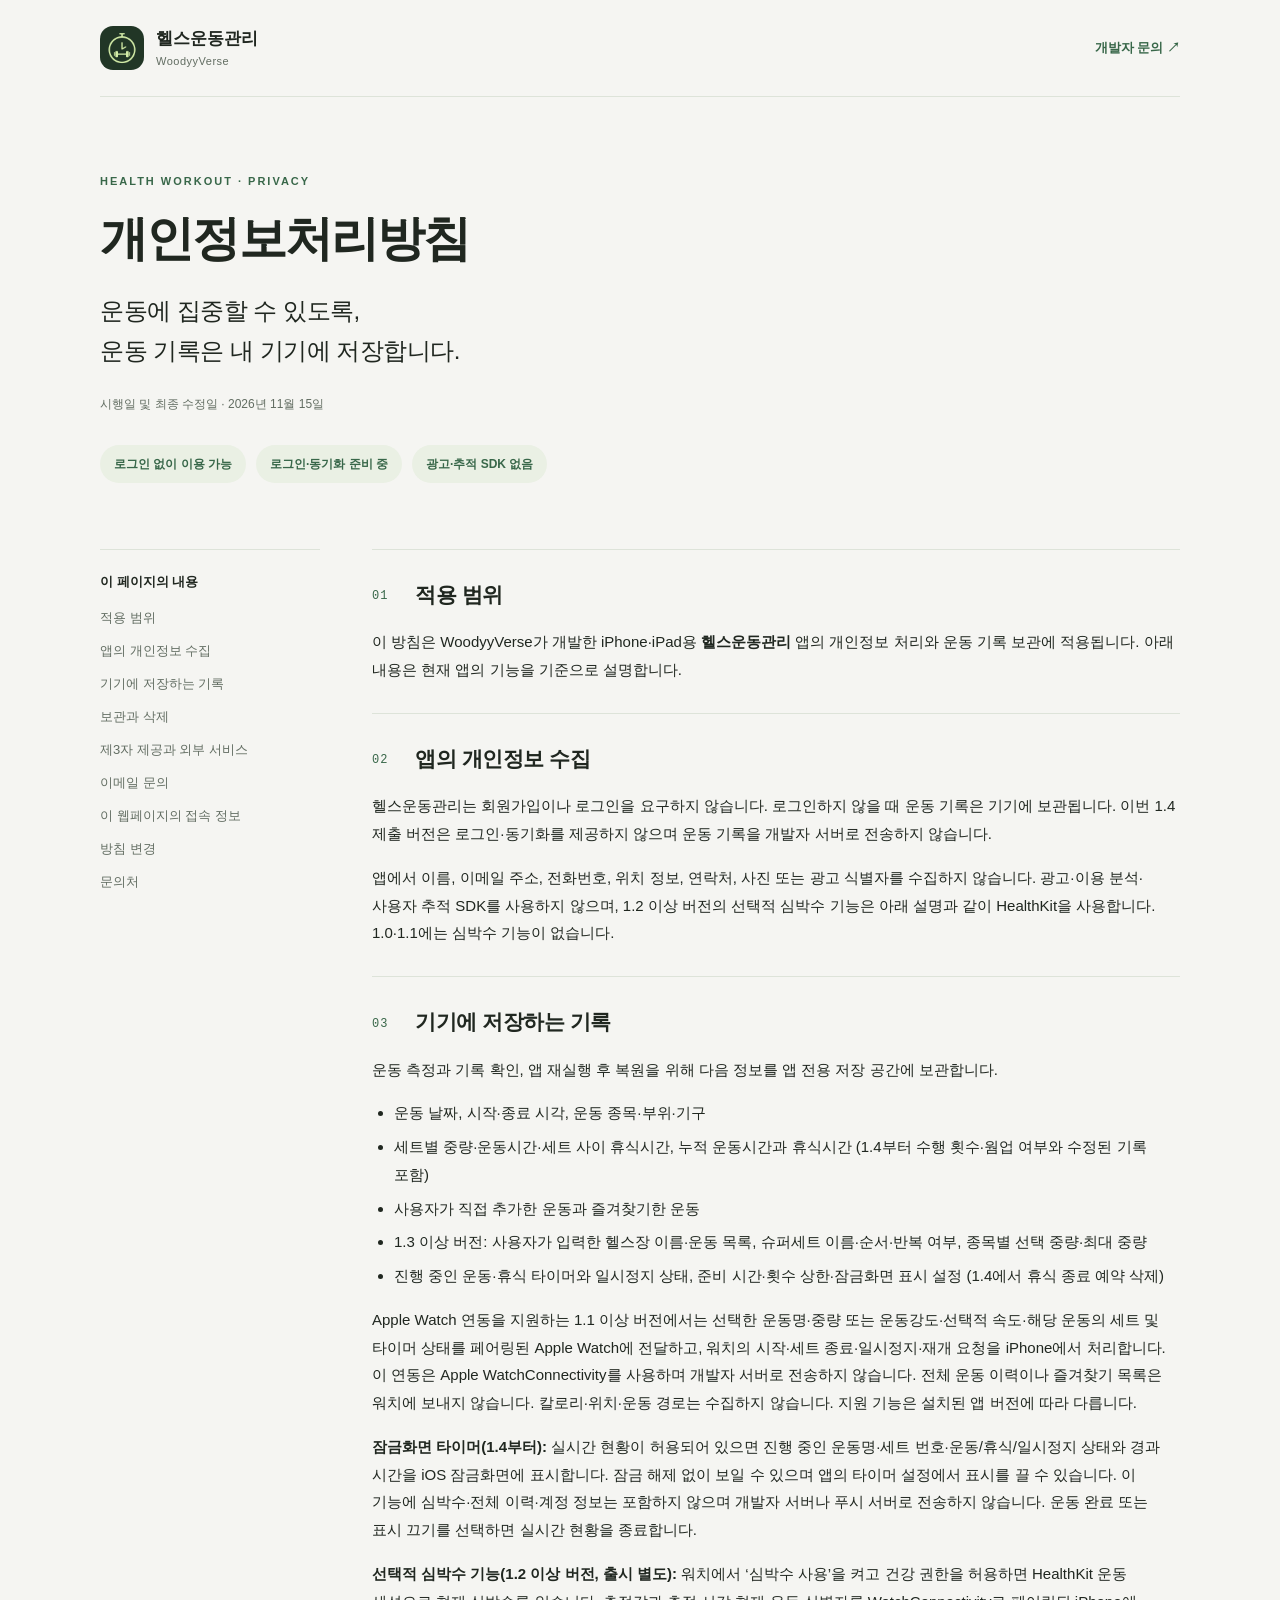
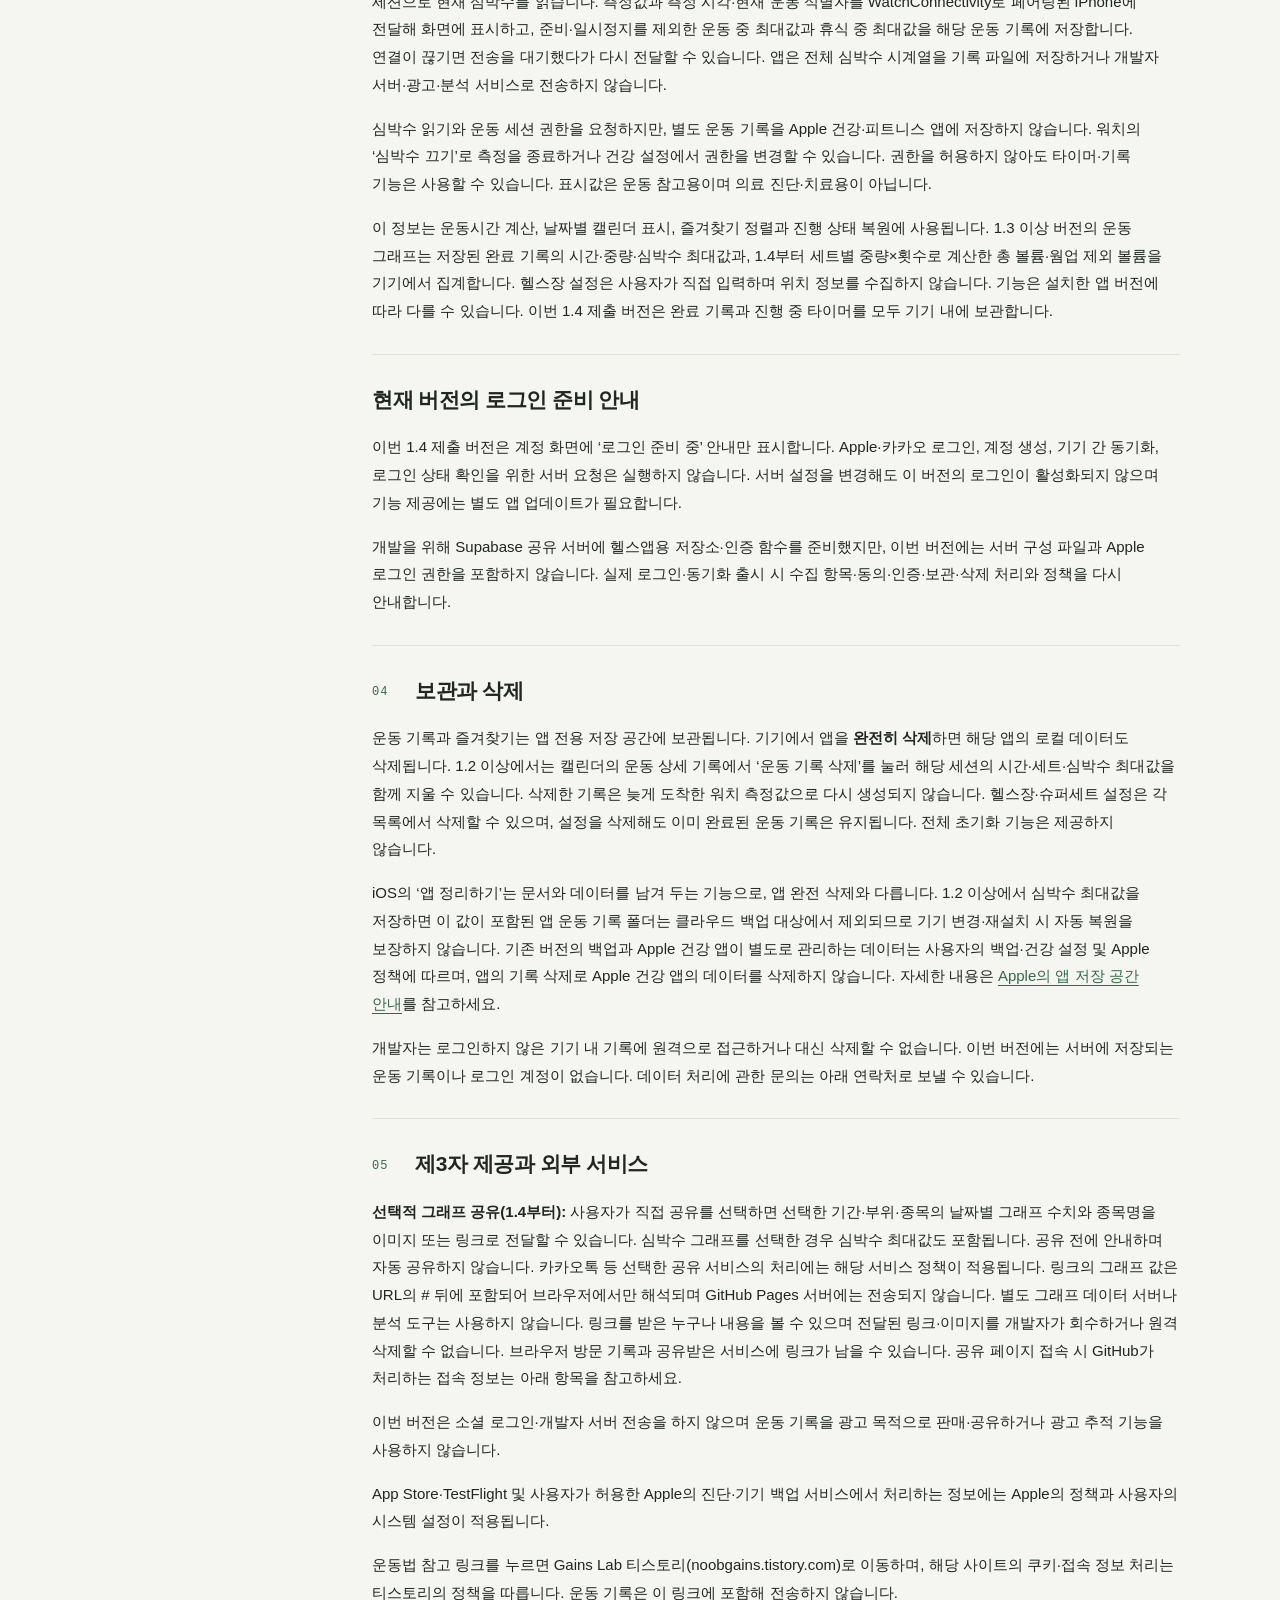
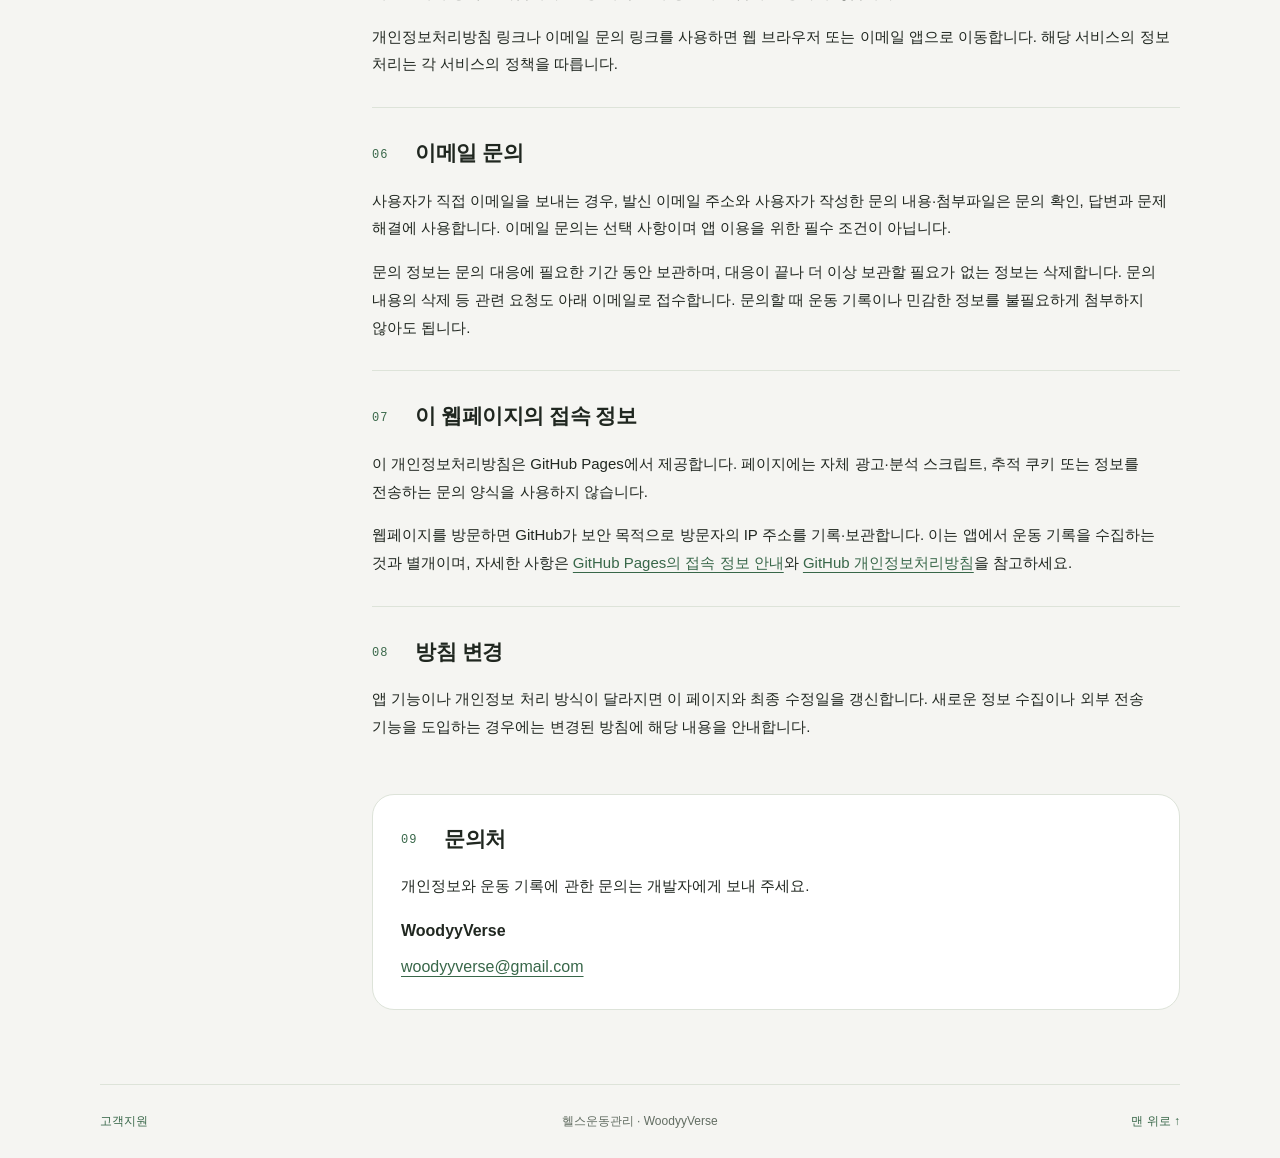
==== commit 9dee27cb: "Clarify privacy disclosures for submitted version 1.4" ====
--- a/index.html
+++ b/index.html
@@ -52,8 +52,8 @@
 
         <section id="collection">
           <h2><span>02</span> 앱의 개인정보 수집</h2>
-          <p>헬스운동관리는 회원가입이나 로그인을 요구하지 않습니다. 로그인하지 않을 때 운동 기록은 기기에 보관됩니다. 이번 1.3 제출 버전은 로그인·동기화를 제공하지 않으며 운동 기록을 개발자 서버로 전송하지 않습니다.</p>
-          <p>앱에서 이름, 이메일 주소, 전화번호, 위치 정보, 연락처, 사진 또는 광고 식별자를 수집하지 않습니다. 광고·이용 분석·사용자 추적 SDK를 사용하지 않으며, 1.2 이상 개발본의 선택적 심박수 기능은 아래 설명과 같이 HealthKit을 사용합니다. 1.0·1.1에는 심박수 기능이 없습니다.</p>
+          <p>헬스운동관리는 회원가입이나 로그인을 요구하지 않습니다. 로그인하지 않을 때 운동 기록은 기기에 보관됩니다. 이번 1.4 제출 버전은 로그인·동기화를 제공하지 않으며 운동 기록을 개발자 서버로 전송하지 않습니다.</p>
+          <p>앱에서 이름, 이메일 주소, 전화번호, 위치 정보, 연락처, 사진 또는 광고 식별자를 수집하지 않습니다. 광고·이용 분석·사용자 추적 SDK를 사용하지 않으며, 1.2 이상 버전의 선택적 심박수 기능은 아래 설명과 같이 HealthKit을 사용합니다. 1.0·1.1에는 심박수 기능이 없습니다.</p>
         </section>
 
         <section id="local-data">
@@ -61,21 +61,21 @@
           <p>운동 측정과 기록 확인, 앱 재실행 후 복원을 위해 다음 정보를 앱 전용 저장 공간에 보관합니다.</p>
           <ul>
             <li>운동 날짜, 시작·종료 시각, 운동 종목·부위·기구</li>
-            <li>세트별 중량·운동시간·세트 사이 휴식시간, 누적 운동시간과 휴식시간 (1.4 개발본부터 수행 횟수·웜업 여부와 수정된 기록 포함)</li>
+            <li>세트별 중량·운동시간·세트 사이 휴식시간, 누적 운동시간과 휴식시간 (1.4부터 수행 횟수·웜업 여부와 수정된 기록 포함)</li>
             <li>사용자가 직접 추가한 운동과 즐겨찾기한 운동</li>
-            <li>1.3 개발본: 사용자가 입력한 헬스장 이름·운동 목록, 슈퍼세트 이름·순서·반복 여부, 종목별 선택 중량·최대 중량</li>
-            <li>진행 중인 운동·휴식 타이머와 일시정지 상태, 준비 시간·횟수 상한·잠금화면 표시 설정 (1.4 개발본에서 휴식 종료 예약 삭제)</li>
+            <li>1.3 이상 버전: 사용자가 입력한 헬스장 이름·운동 목록, 슈퍼세트 이름·순서·반복 여부, 종목별 선택 중량·최대 중량</li>
+            <li>진행 중인 운동·휴식 타이머와 일시정지 상태, 준비 시간·횟수 상한·잠금화면 표시 설정 (1.4에서 휴식 종료 예약 삭제)</li>
           </ul>
           <p>Apple Watch 연동을 지원하는 1.1 이상 버전에서는 선택한 운동명·중량 또는 운동강도·선택적 속도·해당 운동의 세트 및 타이머 상태를 페어링된 Apple Watch에 전달하고, 워치의 시작·세트 종료·일시정지·재개 요청을 iPhone에서 처리합니다. 이 연동은 Apple WatchConnectivity를 사용하며 개발자 서버로 전송하지 않습니다. 전체 운동 이력이나 즐겨찾기 목록은 워치에 보내지 않습니다. 칼로리·위치·운동 경로는 수집하지 않습니다. 지원 기능은 설치된 앱 버전에 따라 다릅니다.</p>
-          <p><strong>잠금화면 타이머(1.4 개발본부터, 출시 별도):</strong> 실시간 현황이 허용되어 있으면 진행 중인 운동명·세트 번호·운동/휴식/일시정지 상태와 경과 시간을 iOS 잠금화면에 표시합니다. 잠금 해제 없이 보일 수 있으며 앱의 타이머 설정에서 표시를 끌 수 있습니다. 이 기능에 심박수·전체 이력·계정 정보는 포함하지 않으며 개발자 서버나 푸시 서버로 전송하지 않습니다. 운동 완료 또는 표시 끄기를 선택하면 실시간 현황을 종료합니다.</p>
-          <p><strong>선택적 심박수 기능(1.2 이상 개발본, 출시 별도):</strong> 워치에서 ‘심박수 사용’을 켜고 건강 권한을 허용하면 HealthKit 운동 세션으로 현재 심박수를 읽습니다. 측정값과 측정 시각·현재 운동 식별자를 WatchConnectivity로 페어링된 iPhone에 전달해 화면에 표시하고, 준비·일시정지를 제외한 운동 중 최대값과 휴식 중 최대값을 해당 운동 기록에 저장합니다. 연결이 끊기면 전송을 대기했다가 다시 전달할 수 있습니다. 앱은 전체 심박수 시계열을 기록 파일에 저장하거나 개발자 서버·광고·분석 서비스로 전송하지 않습니다.</p>
+          <p><strong>잠금화면 타이머(1.4부터):</strong> 실시간 현황이 허용되어 있으면 진행 중인 운동명·세트 번호·운동/휴식/일시정지 상태와 경과 시간을 iOS 잠금화면에 표시합니다. 잠금 해제 없이 보일 수 있으며 앱의 타이머 설정에서 표시를 끌 수 있습니다. 이 기능에 심박수·전체 이력·계정 정보는 포함하지 않으며 개발자 서버나 푸시 서버로 전송하지 않습니다. 운동 완료 또는 표시 끄기를 선택하면 실시간 현황을 종료합니다.</p>
+          <p><strong>선택적 심박수 기능(1.2 이상 버전, 출시 별도):</strong> 워치에서 ‘심박수 사용’을 켜고 건강 권한을 허용하면 HealthKit 운동 세션으로 현재 심박수를 읽습니다. 측정값과 측정 시각·현재 운동 식별자를 WatchConnectivity로 페어링된 iPhone에 전달해 화면에 표시하고, 준비·일시정지를 제외한 운동 중 최대값과 휴식 중 최대값을 해당 운동 기록에 저장합니다. 연결이 끊기면 전송을 대기했다가 다시 전달할 수 있습니다. 앱은 전체 심박수 시계열을 기록 파일에 저장하거나 개발자 서버·광고·분석 서비스로 전송하지 않습니다.</p>
           <p>심박수 읽기와 운동 세션 권한을 요청하지만, 별도 운동 기록을 Apple 건강·피트니스 앱에 저장하지 않습니다. 워치의 ‘심박수 끄기’로 측정을 종료하거나 건강 설정에서 권한을 변경할 수 있습니다. 권한을 허용하지 않아도 타이머·기록 기능은 사용할 수 있습니다. 표시값은 운동 참고용이며 의료 진단·치료용이 아닙니다.</p>
-          <p>이 정보는 운동시간 계산, 날짜별 캘린더 표시, 즐겨찾기 정렬과 진행 상태 복원에 사용됩니다. 1.3 개발본의 운동 그래프는 저장된 완료 기록의 시간·세트·중량·심박수 최대값을 기기에서 집계합니다. 헬스장 설정은 사용자가 직접 입력하며 위치 정보를 수집하지 않습니다. 현재 배포본의 지원 범위와 개발본의 기능은 다를 수 있습니다. 이번 1.3 제출 버전은 완료 기록과 진행 중 타이머를 모두 기기 내에 보관합니다.</p>
+          <p>이 정보는 운동시간 계산, 날짜별 캘린더 표시, 즐겨찾기 정렬과 진행 상태 복원에 사용됩니다. 1.3 이상 버전의 운동 그래프는 저장된 완료 기록의 시간·중량·심박수 최대값과, 1.4부터 세트별 중량×횟수로 계산한 총 볼륨·웜업 제외 볼륨을 기기에서 집계합니다. 헬스장 설정은 사용자가 직접 입력하며 위치 정보를 수집하지 않습니다. 기능은 설치한 앱 버전에 따라 다를 수 있습니다. 이번 1.4 제출 버전은 완료 기록과 진행 중 타이머를 모두 기기 내에 보관합니다.</p>
         </section>
 
         <section id="account-preparation">
-          <h2>1.3 버전의 로그인 준비 안내</h2>
-          <p>이번 1.3 제출 버전은 계정 화면에 ‘로그인 준비 중’ 안내만 표시합니다. Apple·카카오 로그인, 계정 생성, 기기 간 동기화, 로그인 상태 확인을 위한 서버 요청은 실행하지 않습니다. 서버 설정을 변경해도 이 버전의 로그인이 활성화되지 않으며 기능 제공에는 별도 앱 업데이트가 필요합니다.</p>
+          <h2>현재 버전의 로그인 준비 안내</h2>
+          <p>이번 1.4 제출 버전은 계정 화면에 ‘로그인 준비 중’ 안내만 표시합니다. Apple·카카오 로그인, 계정 생성, 기기 간 동기화, 로그인 상태 확인을 위한 서버 요청은 실행하지 않습니다. 서버 설정을 변경해도 이 버전의 로그인이 활성화되지 않으며 기능 제공에는 별도 앱 업데이트가 필요합니다.</p>
           <p>개발을 위해 Supabase 공유 서버에 헬스앱용 저장소·인증 함수를 준비했지만, 이번 버전에는 서버 구성 파일과 Apple 로그인 권한을 포함하지 않습니다. 실제 로그인·동기화 출시 시 수집 항목·동의·인증·보관·삭제 처리와 정책을 다시 안내합니다.</p>
         </section>
 
@@ -88,7 +88,7 @@
 
         <section id="sharing">
           <h2><span>05</span> 제3자 제공과 외부 서비스</h2>
-          <p><strong>선택적 그래프 공유(1.4 개발본부터, 출시 별도):</strong> 사용자가 직접 공유를 선택하면 선택한 기간·부위·종목의 날짜별 그래프 수치와 종목명을 이미지 또는 링크로 전달할 수 있습니다. 심박수 그래프를 선택한 경우 심박수 최대값도 포함됩니다. 공유 전에 안내하며 자동 공유하지 않습니다. 카카오톡 등 선택한 공유 서비스의 처리에는 해당 서비스 정책이 적용됩니다. 링크의 그래프 값은 URL의 # 뒤에 포함되어 브라우저에서만 해석되며 GitHub Pages 서버에는 전송되지 않습니다. 별도 그래프 데이터 서버나 분석 도구는 사용하지 않습니다. 링크를 받은 누구나 내용을 볼 수 있으며 전달된 링크·이미지를 개발자가 회수하거나 원격 삭제할 수 없습니다. 브라우저 방문 기록과 공유받은 서비스에 링크가 남을 수 있습니다. 공유 페이지 접속 시 GitHub가 처리하는 접속 정보는 아래 항목을 참고하세요.</p>
+          <p><strong>선택적 그래프 공유(1.4부터):</strong> 사용자가 직접 공유를 선택하면 선택한 기간·부위·종목의 날짜별 그래프 수치와 종목명을 이미지 또는 링크로 전달할 수 있습니다. 심박수 그래프를 선택한 경우 심박수 최대값도 포함됩니다. 공유 전에 안내하며 자동 공유하지 않습니다. 카카오톡 등 선택한 공유 서비스의 처리에는 해당 서비스 정책이 적용됩니다. 링크의 그래프 값은 URL의 # 뒤에 포함되어 브라우저에서만 해석되며 GitHub Pages 서버에는 전송되지 않습니다. 별도 그래프 데이터 서버나 분석 도구는 사용하지 않습니다. 링크를 받은 누구나 내용을 볼 수 있으며 전달된 링크·이미지를 개발자가 회수하거나 원격 삭제할 수 없습니다. 브라우저 방문 기록과 공유받은 서비스에 링크가 남을 수 있습니다. 공유 페이지 접속 시 GitHub가 처리하는 접속 정보는 아래 항목을 참고하세요.</p>
           <p>이번 버전은 소셜 로그인·개발자 서버 전송을 하지 않으며 운동 기록을 광고 목적으로 판매·공유하거나 광고 추적 기능을 사용하지 않습니다.</p>
           <p>App Store·TestFlight 및 사용자가 허용한 Apple의 진단·기기 백업 서비스에서 처리하는 정보에는 Apple의 정책과 사용자의 시스템 설정이 적용됩니다.</p>
           <p>운동법 참고 링크를 누르면 Gains Lab 티스토리(noobgains.tistory.com)로 이동하며, 해당 사이트의 쿠키·접속 정보 처리는 티스토리의 정책을 따릅니다. 운동 기록은 이 링크에 포함해 전송하지 않습니다.</p><p>개인정보처리방침 링크나 이메일 문의 링크를 사용하면 웹 브라우저 또는 이메일 앱으로 이동합니다. 해당 서비스의 정보 처리는 각 서비스의 정책을 따릅니다.</p>
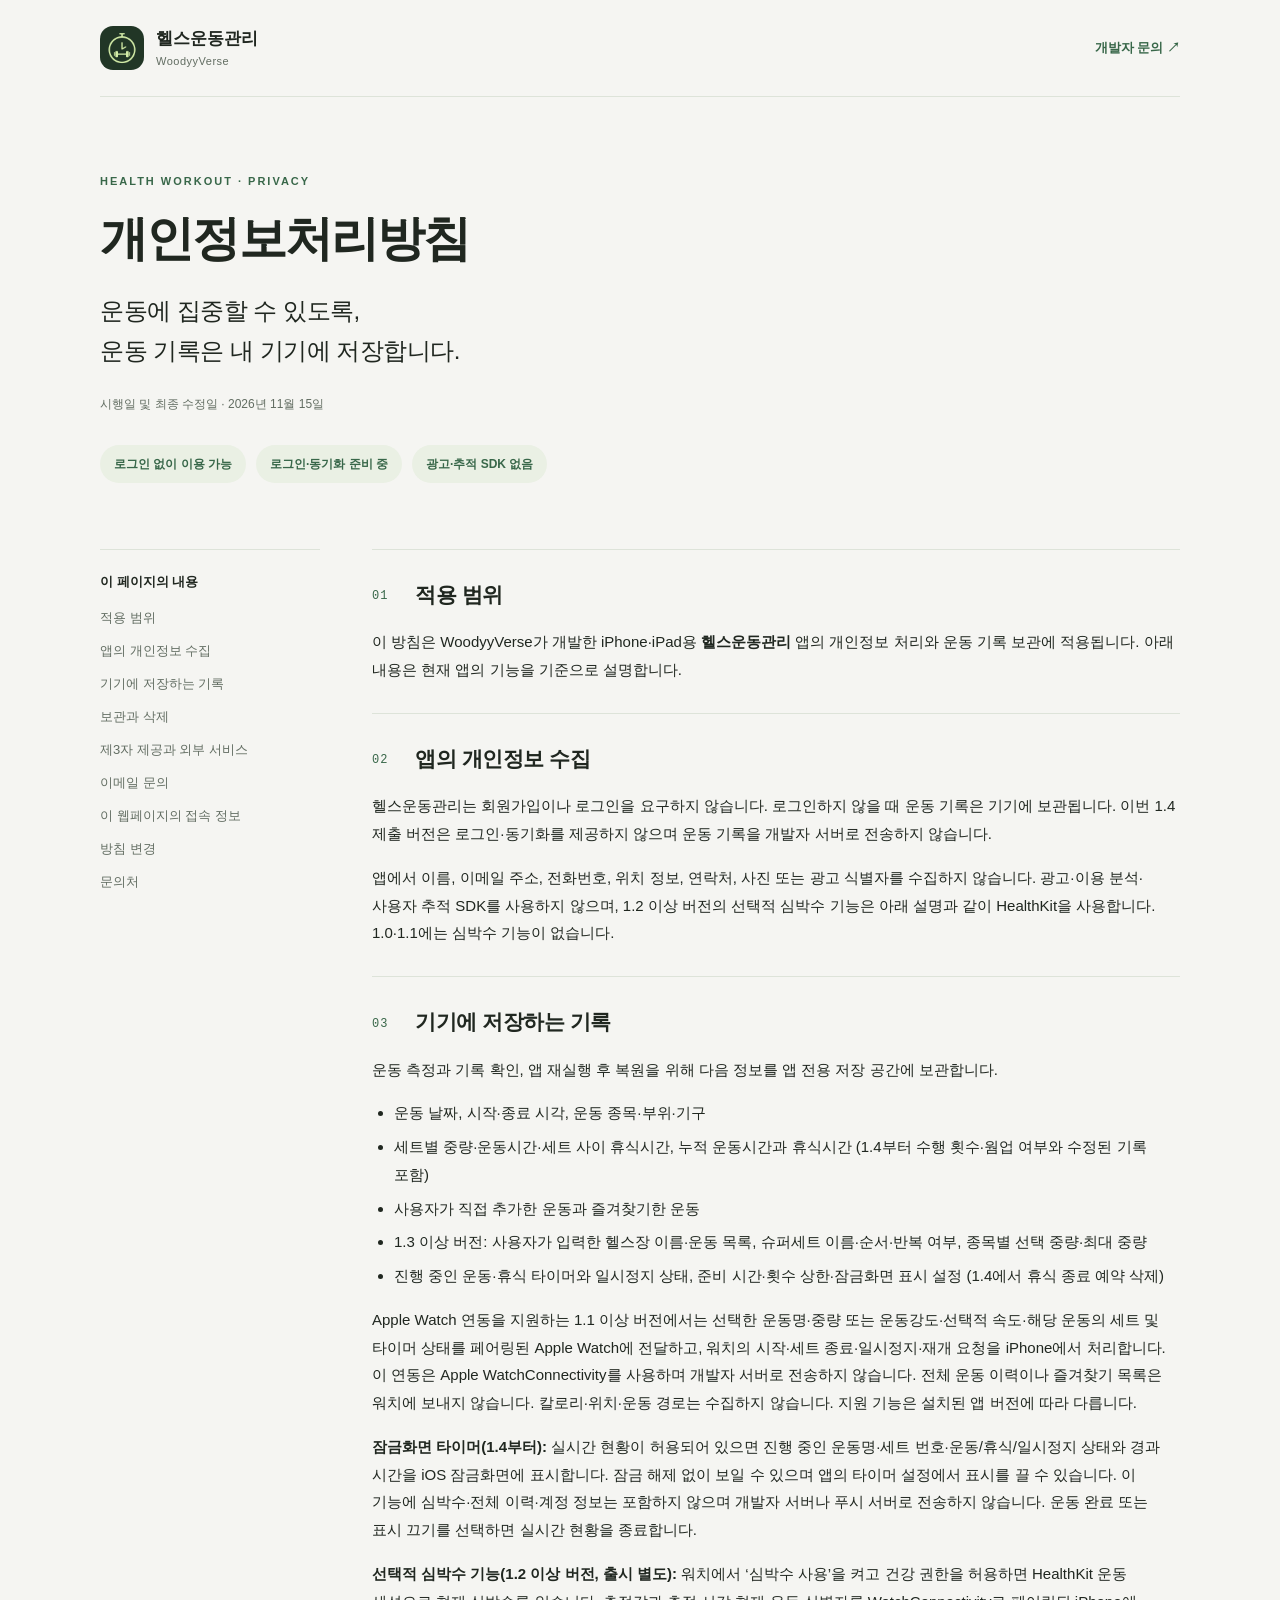
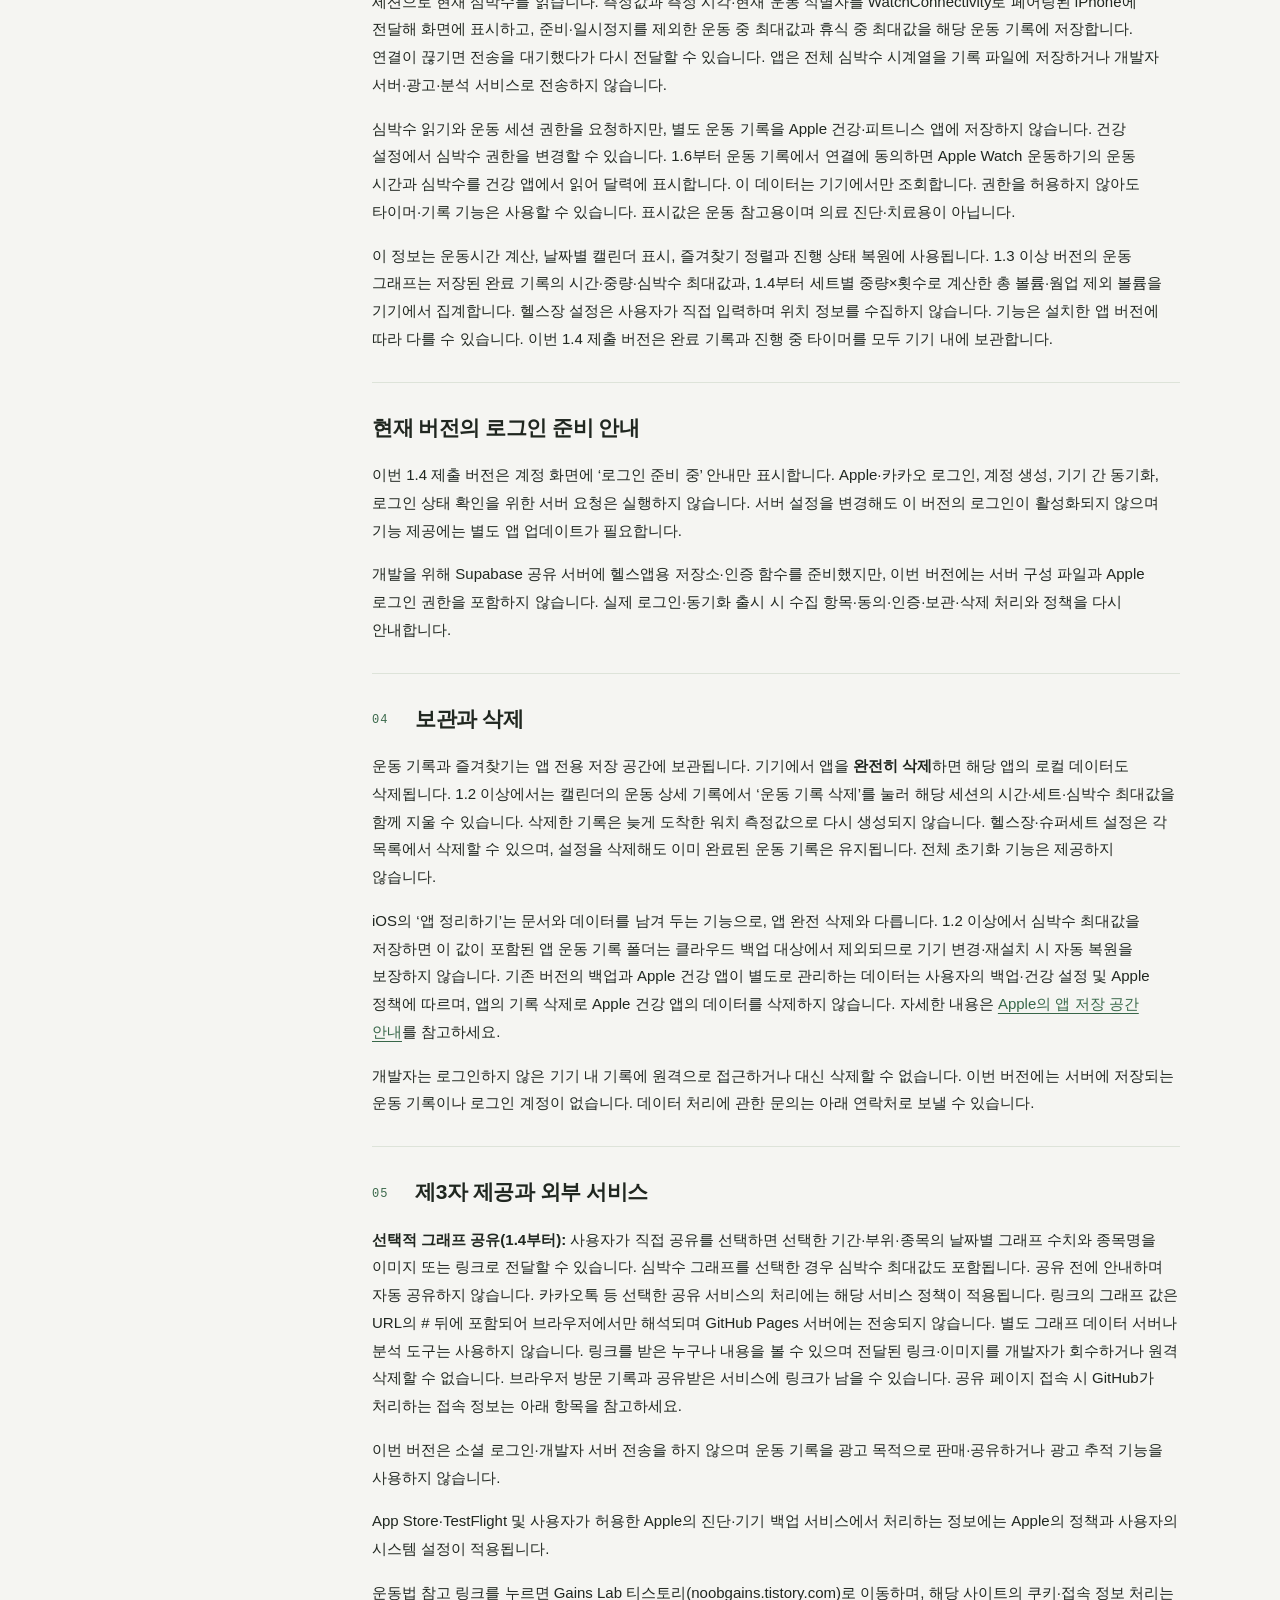
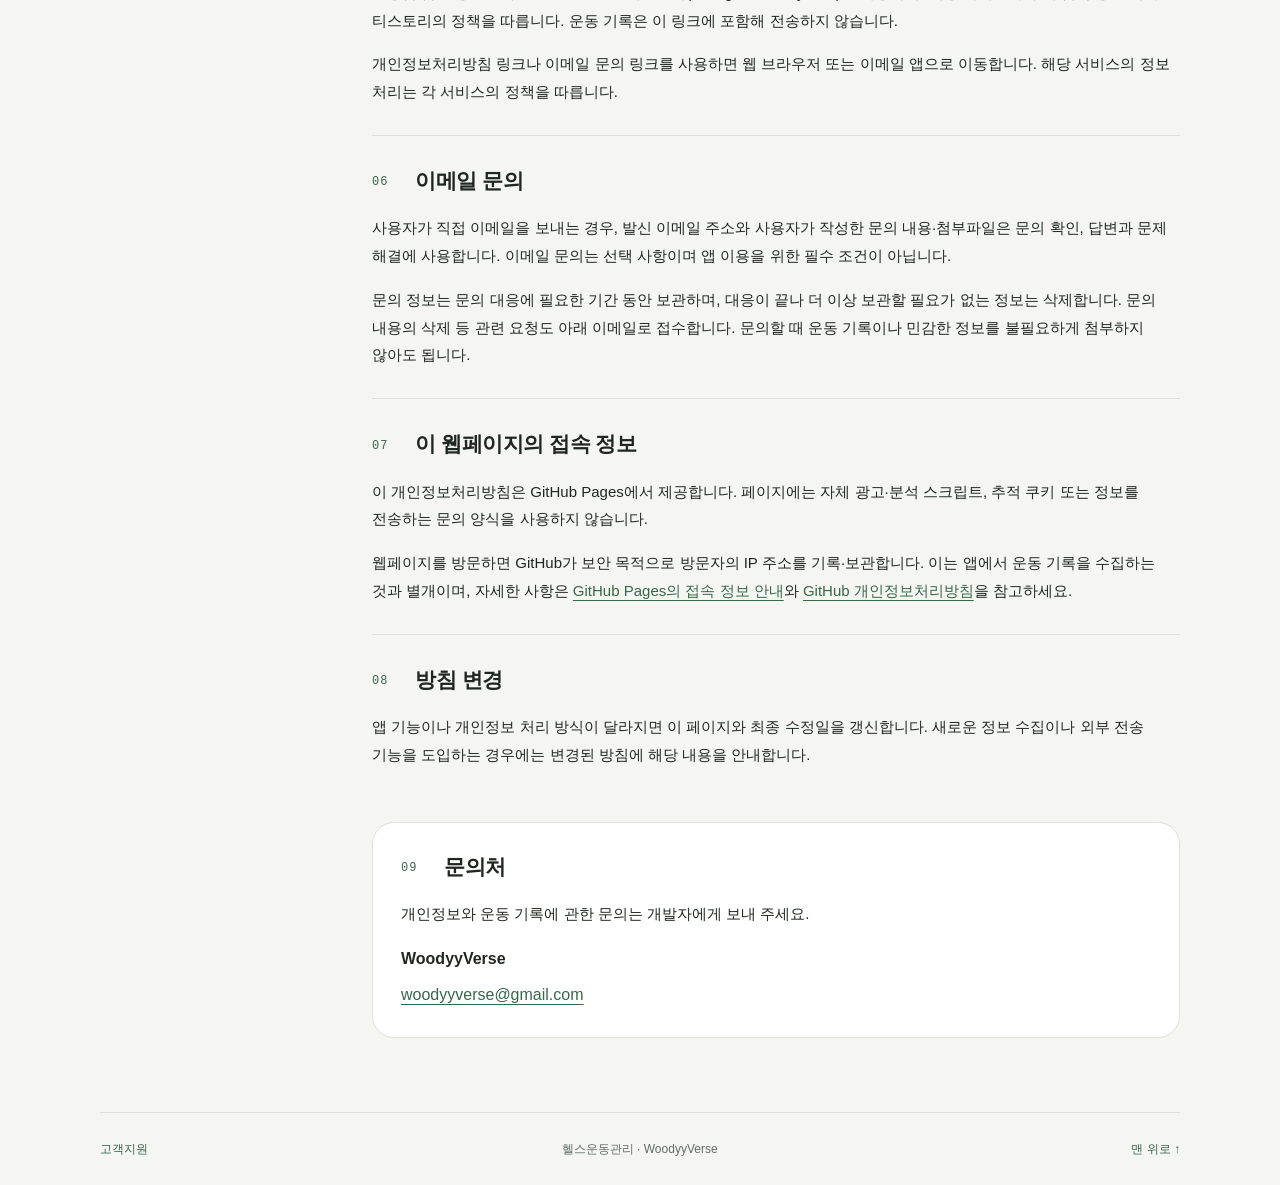
==== commit 0beb78ce: "Publish workout release history and HealthKit disclosure" ====
--- a/index.html
+++ b/index.html
@@ -69,7 +69,7 @@
           <p>Apple Watch 연동을 지원하는 1.1 이상 버전에서는 선택한 운동명·중량 또는 운동강도·선택적 속도·해당 운동의 세트 및 타이머 상태를 페어링된 Apple Watch에 전달하고, 워치의 시작·세트 종료·일시정지·재개 요청을 iPhone에서 처리합니다. 이 연동은 Apple WatchConnectivity를 사용하며 개발자 서버로 전송하지 않습니다. 전체 운동 이력이나 즐겨찾기 목록은 워치에 보내지 않습니다. 칼로리·위치·운동 경로는 수집하지 않습니다. 지원 기능은 설치된 앱 버전에 따라 다릅니다.</p>
           <p><strong>잠금화면 타이머(1.4부터):</strong> 실시간 현황이 허용되어 있으면 진행 중인 운동명·세트 번호·운동/휴식/일시정지 상태와 경과 시간을 iOS 잠금화면에 표시합니다. 잠금 해제 없이 보일 수 있으며 앱의 타이머 설정에서 표시를 끌 수 있습니다. 이 기능에 심박수·전체 이력·계정 정보는 포함하지 않으며 개발자 서버나 푸시 서버로 전송하지 않습니다. 운동 완료 또는 표시 끄기를 선택하면 실시간 현황을 종료합니다.</p>
           <p><strong>선택적 심박수 기능(1.2 이상 버전, 출시 별도):</strong> 워치에서 ‘심박수 사용’을 켜고 건강 권한을 허용하면 HealthKit 운동 세션으로 현재 심박수를 읽습니다. 측정값과 측정 시각·현재 운동 식별자를 WatchConnectivity로 페어링된 iPhone에 전달해 화면에 표시하고, 준비·일시정지를 제외한 운동 중 최대값과 휴식 중 최대값을 해당 운동 기록에 저장합니다. 연결이 끊기면 전송을 대기했다가 다시 전달할 수 있습니다. 앱은 전체 심박수 시계열을 기록 파일에 저장하거나 개발자 서버·광고·분석 서비스로 전송하지 않습니다.</p>
-          <p>심박수 읽기와 운동 세션 권한을 요청하지만, 별도 운동 기록을 Apple 건강·피트니스 앱에 저장하지 않습니다. 워치의 ‘심박수 끄기’로 측정을 종료하거나 건강 설정에서 권한을 변경할 수 있습니다. 권한을 허용하지 않아도 타이머·기록 기능은 사용할 수 있습니다. 표시값은 운동 참고용이며 의료 진단·치료용이 아닙니다.</p>
+          <p>심박수 읽기와 운동 세션 권한을 요청하지만, 별도 운동 기록을 Apple 건강·피트니스 앱에 저장하지 않습니다. 건강 설정에서 심박수 권한을 변경할 수 있습니다. 1.6부터 운동 기록에서 연결에 동의하면 Apple Watch 운동하기의 운동 시간과 심박수를 건강 앱에서 읽어 달력에 표시합니다. 이 데이터는 기기에서만 조회합니다. 권한을 허용하지 않아도 타이머·기록 기능은 사용할 수 있습니다. 표시값은 운동 참고용이며 의료 진단·치료용이 아닙니다.</p>
           <p>이 정보는 운동시간 계산, 날짜별 캘린더 표시, 즐겨찾기 정렬과 진행 상태 복원에 사용됩니다. 1.3 이상 버전의 운동 그래프는 저장된 완료 기록의 시간·중량·심박수 최대값과, 1.4부터 세트별 중량×횟수로 계산한 총 볼륨·웜업 제외 볼륨을 기기에서 집계합니다. 헬스장 설정은 사용자가 직접 입력하며 위치 정보를 수집하지 않습니다. 기능은 설치한 앱 버전에 따라 다를 수 있습니다. 이번 1.4 제출 버전은 완료 기록과 진행 중 타이머를 모두 기기 내에 보관합니다.</p>
         </section>
 
